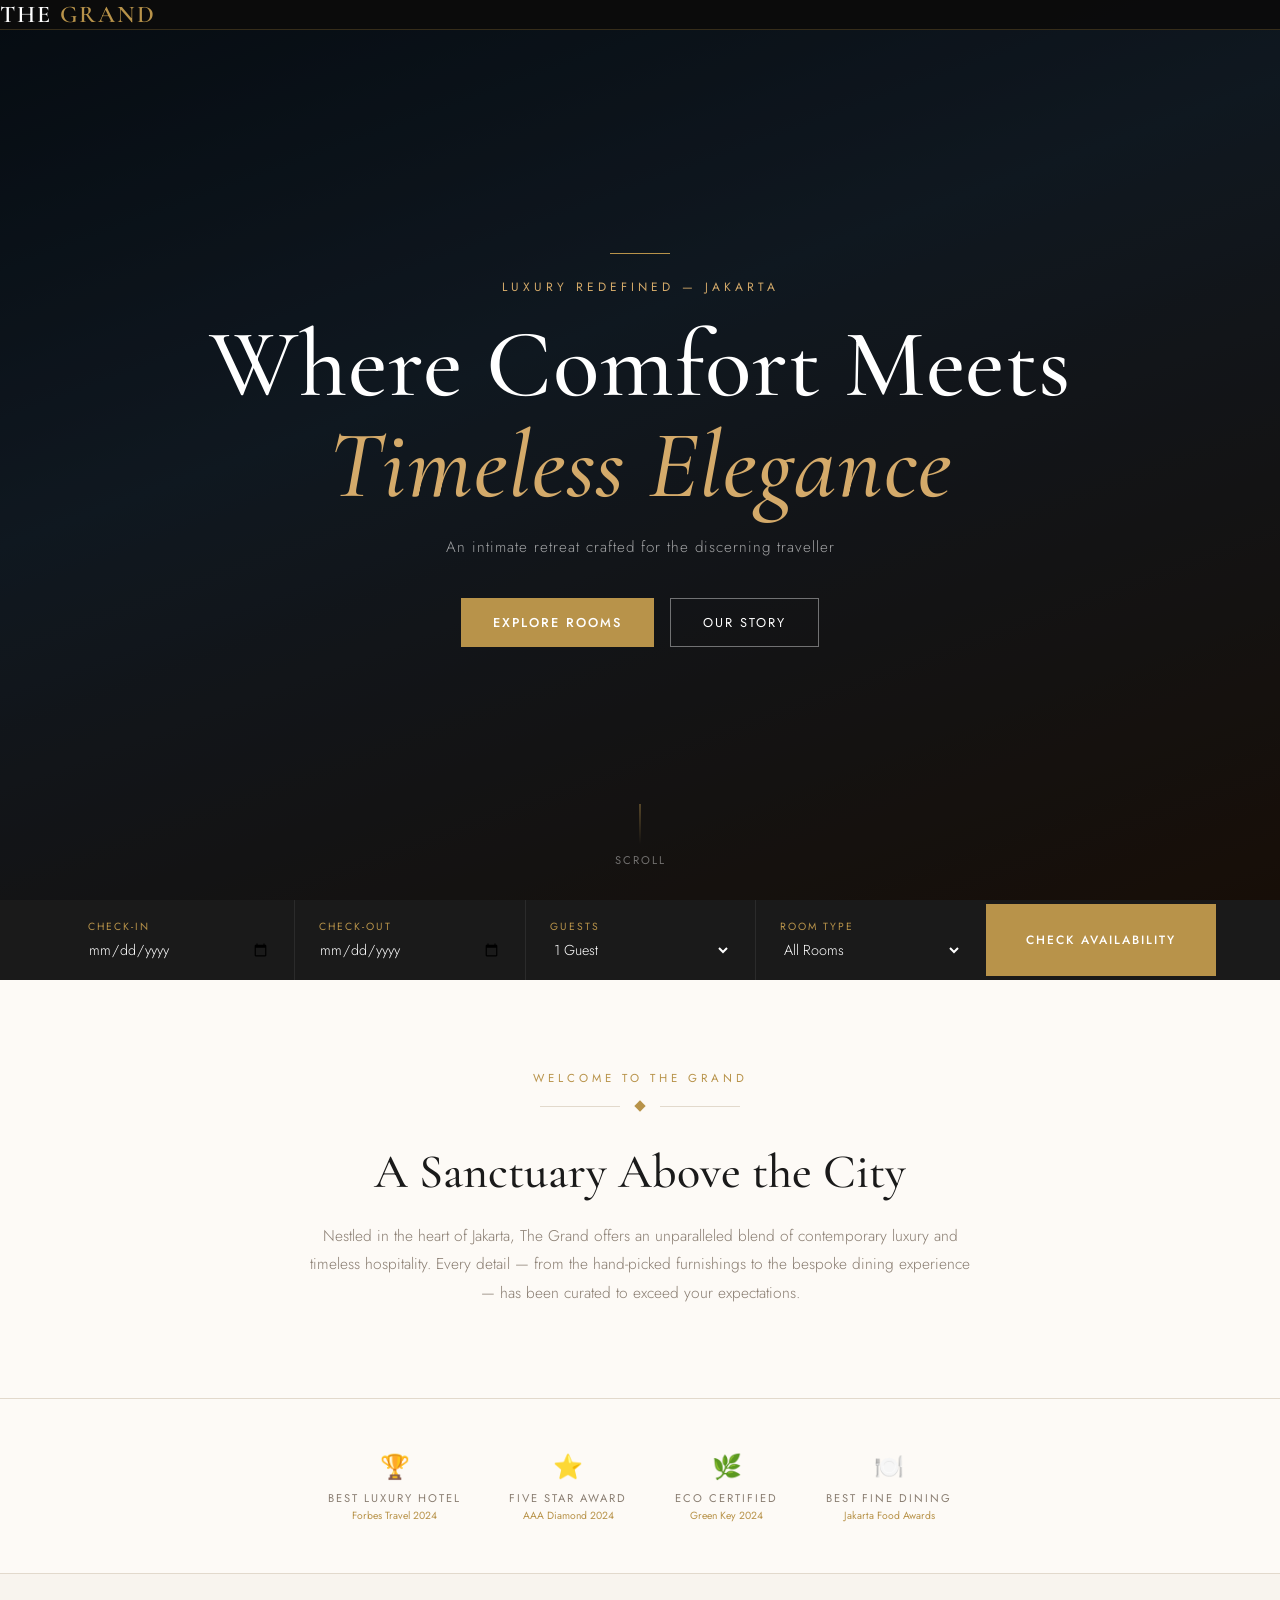
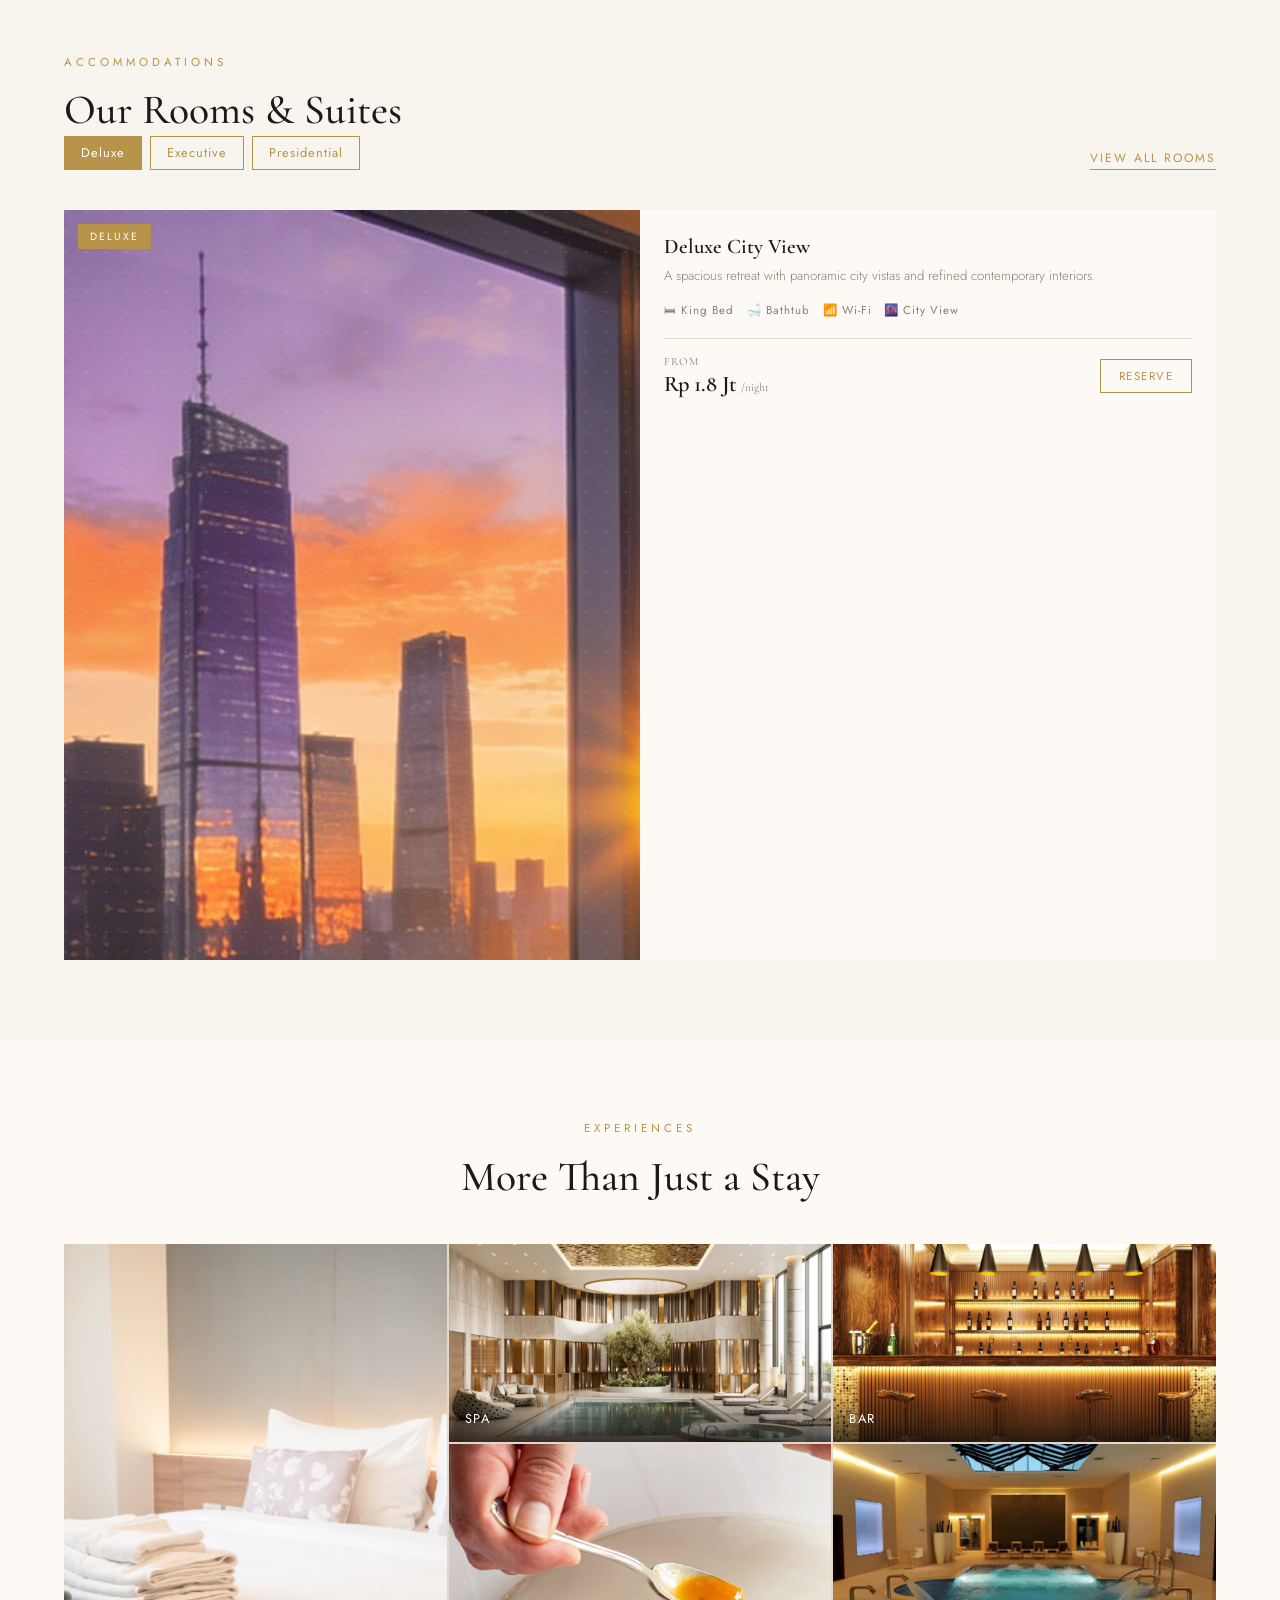
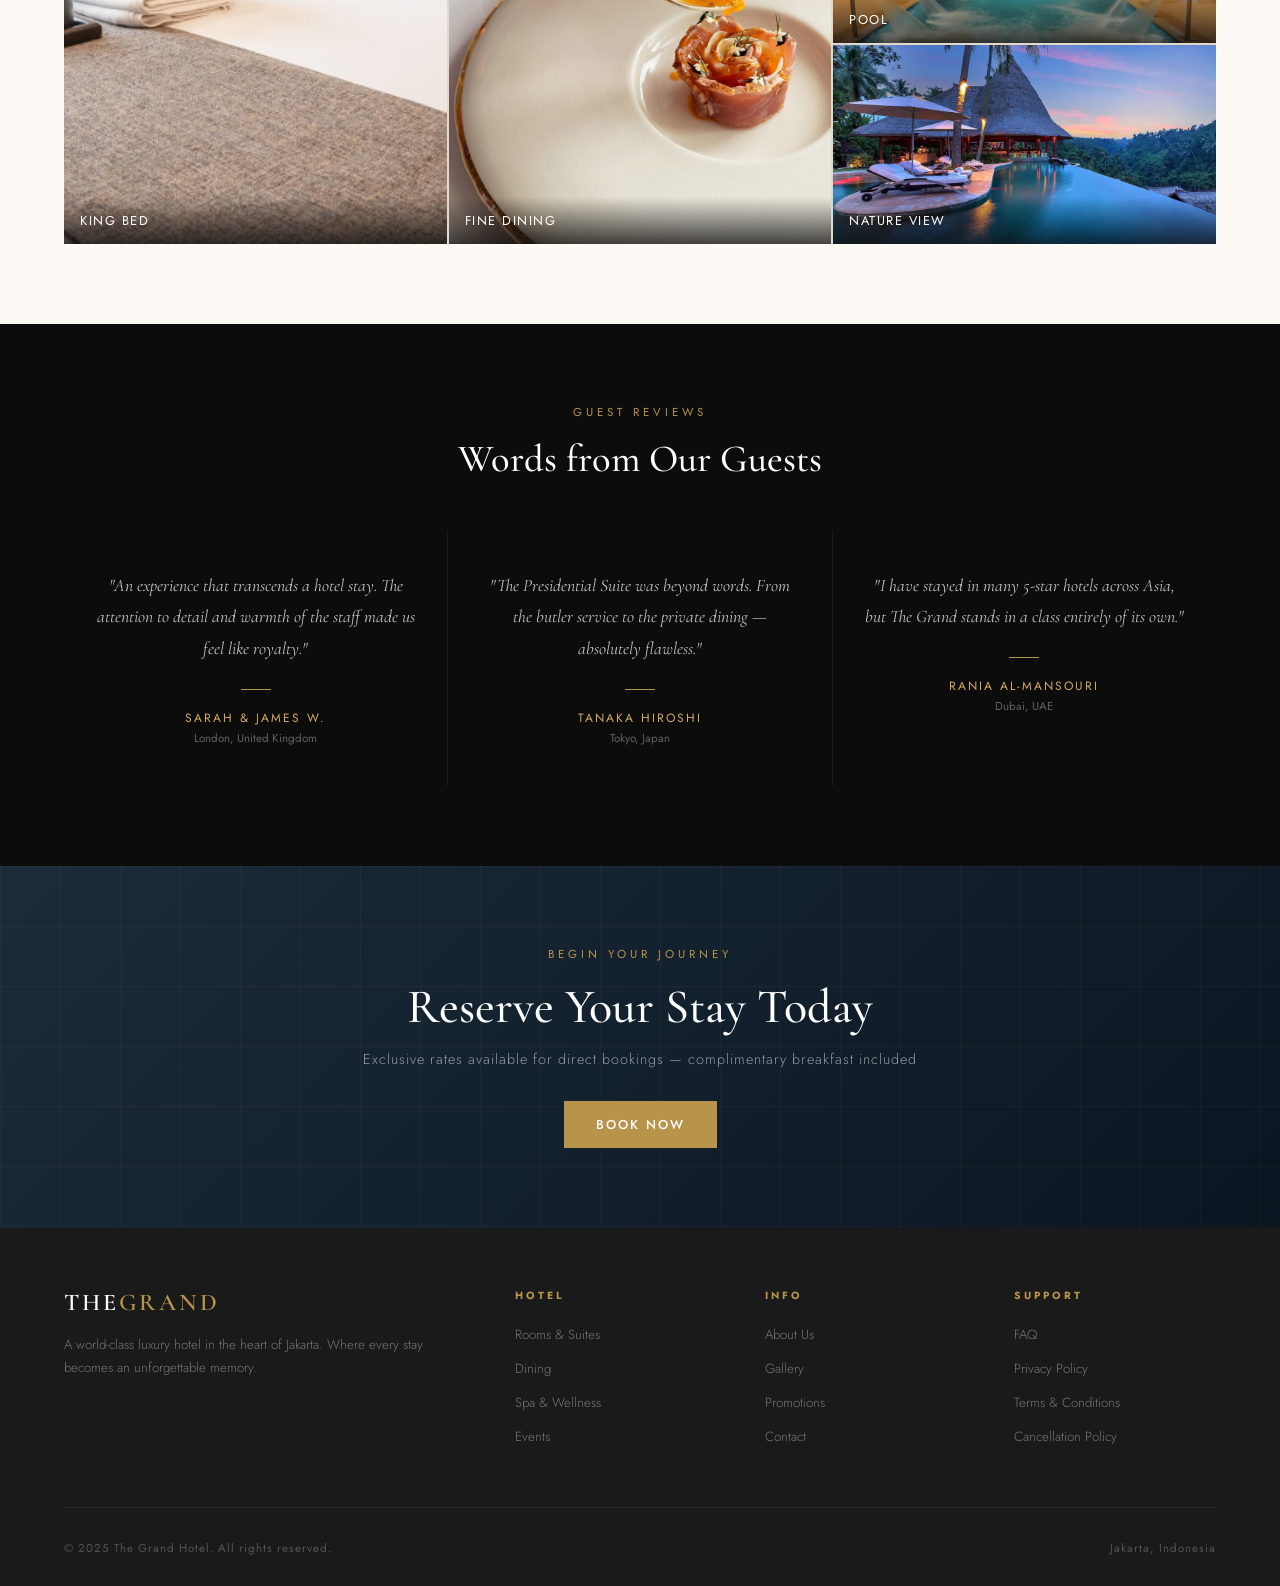
==== index.html @ 0f1eca5a "L18 Done" ====
<!doctype html>
<html lang="id">
  <head>
    <meta charset="UTF-8" />
    <meta name="viewport" content="width=device-width,initial-scale=1.0" />
    <link
      href="https://fonts.googleapis.com/css2?family=Cormorant+Garamond:ital,wght@0,400;0,500;0,600;1,400;1,600&family=Jost:wght@300;400;500&display=swap"
      rel="stylesheet"
    />
    <link rel="stylesheet" href="style.css" />
    <link rel="icon" href="assets/Logo.png" type="image/svg" />
  </head>

  <body>
    <nav class="mainNav">
      <div class="nav-inner">
        <a href="index.html" target="_self" class="logo"
          >The <span>Grand</span></a
        >
      </div>
    </nav>

    <!-- ===== HOME ===== -->
    <div class="page active" id="page-home">
      <section class="hero">
        <div class="hero-bg">
          <video
            class="hero-video"
            src="assets/Hero-section-video.mp4"
            autoplay
            muted
            loop
          ></video>
        </div>
        <div class="hero-overlay"></div>
        <div class="hero-content">
          <div class="hero-line"></div>
          <div class="hero-eyebrow" id="h-eyebrow">
            Luxury Redefined — Jakarta
          </div>
          <h1 id="h-title">Where Comfort Meets <em>Timeless Elegance</em></h1>
          <p class="hero-sub" id="h-sub">
            An intimate retreat crafted for the discerning traveller
          </p>
          <div class="hero-actions">
            <button
              class="btn-gold"
              onclick="location.href = 'rooms.html'"
              id="h-btn1"
            >
              Explore Rooms
            </button>
            <button
              class="btn-ghost"
              onclick="location.href = 'about.html'"
              id="h-btn2"
            >
              Our Story
            </button>
          </div>
        </div>
        <div class="scroll-hint">
          <div class="scroll-line"></div>
          <span id="h-scroll">Scroll</span>
        </div>
      </section>

      <div class="booking-bar">
        <div class="booking-inner">
          <div class="book-field">
            <div class="book-label" id="b-check-in">Check-in</div>
            <input
              class="book-input"
              type="date"
              placeholder="dd / mm / yyyy"
            />
          </div>
          <div class="book-field">
            <div class="book-label" id="b-check-out">Check-out</div>
            <input
              class="book-input"
              type="date"
              placeholder="dd / mm / yyyy"
            />
          </div>
          <div class="book-field">
            <div class="book-label" id="b-guests">Guests</div>
            <select class="book-input">
              <option>1 Guest</option>
              <option>2 Guests</option>
              <option>3 Guests</option>
              <option>4 Guests</option>
            </select>
          </div>
          <div class="book-field">
            <div class="book-label" id="b-room">Room Type</div>
            <select class="book-input">
              <option id="b-all">All Rooms</option>
              <option>Deluxe</option>
              <option>Suite</option>
              <option>Presidential</option>
            </select>
          </div>
          <button class="book-btn" id="b-btn">Check Availability</button>
        </div>
      </div>

      <div class="intro">
        <div class="section-eyebrow" id="intro-tag">Welcome to The Grand</div>
        <div class="divider">
          <div class="divider-line"></div>
          <div class="divider-icon"></div>
          <div class="divider-line"></div>
        </div>
        <h2 id="intro-title">A Sanctuary Above the City</h2>
        <p id="intro-text">
          Nestled in the heart of Jakarta, The Grand offers an unparalleled
          blend of contemporary luxury and timeless hospitality. Every detail —
          from the hand-picked furnishings to the bespoke dining experience —
          has been curated to exceed your expectations.
        </p>
      </div>

      <div class="awards">
        <div class="award-item">
          <div class="award-icon">🏆</div>
          <div class="award-name">Best Luxury Hotel</div>
          <div class="award-year">Forbes Travel 2024</div>
        </div>
        <div class="award-item">
          <div class="award-icon">⭐</div>
          <div class="award-name">Five Star Award</div>
          <div class="award-year">AAA Diamond 2024</div>
        </div>
        <div class="award-item">
          <div class="award-icon">🌿</div>
          <div class="award-name">Eco Certified</div>
          <div class="award-year">Green Key 2024</div>
        </div>
        <div class="award-item">
          <div class="award-icon">🍽️</div>
          <div class="award-name">Best Fine Dining</div>
          <div class="award-year">Jakarta Food Awards</div>
        </div>
      </div>

      <section class="rooms-section">
        <div class="section-header">
          <div>
            <div class="section-eyebrow" id="r-tag">Accommodations</div>
            <h2 id="r-title">Our Rooms & Suites</h2>
            <div class="room-filter-btns">
              <button class="filter-btn active" data-room="deluxe">
                Deluxe
              </button>
              <button class="filter-btn" data-room="executive">
                Executive
              </button>
              <button class="filter-btn" data-room="presidential">
                Presidential
              </button>
            </div>
          </div>

          <a class="see-all" href="rooms.html" id="r-see-all">
            View All Rooms
          </a>
        </div>

        <div class="room-card room-card--featured">
          <div class="room-img">
            <div class="room-img-inner" id="room-bg">
              <img
                src="assets/Deluxe.jpeg"
                id="room-photo"
                height="100%"
                alt=""
              />
              <div class="room-pattern"></div>
              <div class="room-badge" id="room-badge">Deluxe</div>
            </div>
          </div>

          <div class="room-body">
            <h3 id="room-name">Deluxe City View</h3>
            <p id="room-desc">
              A spacious retreat with panoramic city vistas and refined
              contemporary interiors.
            </p>
            <div class="room-amenities" id="room-amenities">
              <span class="amenity">🛏 King Bed</span>
              <span class="amenity">🛁 Bathtub</span>
              <span class="amenity">📶 Wi-Fi</span>
              <span class="amenity">🌆 City View</span>
            </div>
            <div class="room-footer">
              <div class="room-price">
                <span class="from">From</span>
                <span class="amount" id="room-price">Rp 1.8 Jt</span>
                <span class="night"> /night</span>
              </div>
              <button
                class="room-reserve"
                onclick="location.href = 'contact.html'"
              >
                Reserve
              </button>
            </div>
          </div>
        </div>
      </section>

      <!-- =============== Experience Section ================== -->
      <section class="experience">
        <div class="exp-header">
          <div class="section-eyebrow">Experiences</div>
          <h2>More Than Just a Stay</h2>
        </div>

        <div class="experience-strip">
          <div class="experience-item" id="king-bed">
            <img src="assets/exp-1.jpg" alt="King Bed" />
            <span class="experience-label">King Bed</span>
          </div>
          <div class="experience-item" id="spa">
            <img src="assets/exp-2.jpg" alt="Spa" />
            <span class="experience-label">Spa</span>
          </div>
          <div class="experience-item" id="bar">
            <img src="assets/exp-3.jpg" alt="Bar" />
            <span class="experience-label">Bar</span>
          </div>
          <div class="experience-item" id="fine-dining">
            <img src="assets/exp-4.png" alt="Fine Dining" />
            <span class="experience-label">Fine Dining</span>
          </div>
          <div class="experience-item" id="pool">
            <img src="assets/exp-5.png" alt="Pool" />
            <span class="experience-label">Pool</span>
          </div>
          <div class="experience-item" id="nature-view">
            <img src="assets/exp-6.png" alt="Nature View" />
            <span class="experience-label">Nature View</span>
          </div>
        </div>
      </section>

      <section class="testi-section">
        <div class="section-eyebrow">Guest Reviews</div>
        <h2 id="testi-title">Words from Our Guests</h2>
        <div class="testi-slider">
          <div class="testi-card">
            <p class="testi-quote">
              "An experience that transcends a hotel stay. The attention to
              detail and warmth of the staff made us feel like royalty."
            </p>
            <div class="testi-sep"></div>
            <div class="testi-name">Sarah & James W.</div>
            <div class="testi-origin">London, United Kingdom</div>
          </div>
          <div class="testi-card">
            <p class="testi-quote">
              "The Presidential Suite was beyond words. From the butler service
              to the private dining — absolutely flawless."
            </p>
            <div class="testi-sep"></div>
            <div class="testi-name">Tanaka Hiroshi</div>
            <div class="testi-origin">Tokyo, Japan</div>
          </div>
          <div class="testi-card">
            <p class="testi-quote">
              "I have stayed in many 5-star hotels across Asia, but The Grand
              stands in a class entirely of its own."
            </p>
            <div class="testi-sep"></div>
            <div class="testi-name">Rania Al-Mansouri</div>
            <div class="testi-origin">Dubai, UAE</div>
          </div>
        </div>
      </section>

      <div class="cta-dark">
        <div class="hero-grid-pattern"></div>
        <div class="cta-dark-content">
          <div class="section-eyebrow" style="color: var(--gold)">
            Begin Your Journey
          </div>
          <h2 id="cta-title">Reserve Your Stay Today</h2>
          <p id="cta-sub">
            Exclusive rates available for direct bookings — complimentary
            breakfast included
          </p>
          <button class="btn-gold" onclick="location.href = 'contact.html'">
            Book Now
          </button>
        </div>
      </div>

      <footer>
        <div class="footer-top">
          <div>
            <span class="footer-logo">The<span>Grand</span></span>
            <p class="footer-brand-text">
              A world-class luxury hotel in the heart of Jakarta. Where every
              stay becomes an unforgettable memory.
            </p>
          </div>
          <div class="footer-col">
            <h4>Hotel</h4>
            <ul>
              <li>
                <a href="#">Rooms & Suites</a>
              </li>
              <li><a href="#">Dining</a></li>
              <li><a href="#">Spa & Wellness</a></li>
              <li><a href="#">Events</a></li>
            </ul>
          </div>
          <div class="footer-col">
            <h4>Info</h4>
            <ul>
              <li>
                <a href="/about.html" target="_self">About Us</a>
              </li>
              <li><a href="#">Gallery</a></li>
              <li><a href="#">Promotions</a></li>
              <li>
                <a href="/contact.html" target="_self">Contact</a>
              </li>
            </ul>
          </div>
          <div class="footer-col">
            <h4>Support</h4>
            <ul>
              <li><a href="#">FAQ</a></li>
              <li><a href="#">Privacy Policy</a></li>
              <li><a href="#">Terms & Conditions</a></li>
              <li><a href="#">Cancellation Policy</a></li>
            </ul>
          </div>
        </div>
        <div class="footer-bottom">
          <span>© 2025 The Grand Hotel. All rights reserved.</span
          ><span>Jakarta, Indonesia</span>
        </div>
      </footer>
    </div>

    <script src="script.js"></script>
  </body>
</html>
---- style.css ----
* {
  margin: 0;
  padding: 0;
  box-sizing: border-box;
}

:root {
  --gold: #b8934a;
  --gold-light: #f5edd8;
  --gold-mid: #d4aa6a;
  --dark: #0c0c0c;
  --ink: #1a1a1a;
  --text: #3a3530;
  --muted: #8a7e72;
  --white: #fdfaf6;
  --bg: #f8f4ee;
  --border: #e2d9cc;
  --navy: #1c2b3a;
}

body {
  font-family: "Jost", sans-serif;
  color: var(--text);
  background: var(--white);
  overflow-x: hidden;
}

/* NAV */

/* PAGES */
.page {
  display: block;
}

/* ===== HOME ===== */
.hero {
  position: relative;
  height: 100vh;
  min-height: 600px;
  overflow: hidden;
  display: flex;
  align-items: center;
  justify-content: center;
}

.hero-bg {
  position: absolute;
  inset: 0;
  background: linear-gradient(160deg, #0a1520 0%, #1c2b3a 40%, #2a1a0e 100%);
}

.hero-video {
  opacity: 0.2;
  min-width: 100%;
}


.hero-overlay {
  position: absolute;
  inset: 0;
  background: rgba(0, 0, 0, 0.45);
}

.hero-grid-pattern {
  position: absolute;
  inset: 0;
  background-image:
    linear-gradient(rgba(184, 147, 74, 0.06) 1px, transparent 1px),
    linear-gradient(90deg, rgba(184, 147, 74, 0.06) 1px, transparent 1px);
  background-size: 60px 60px;
}

.hero-content {
  position: relative;
  z-index: 2;
  text-align: center;
  padding: 0 5%;
}

.hero-line {
  width: 60px;
  height: 1px;
  background: var(--gold);
  margin: 0 auto 1.5rem;
}

.hero-eyebrow {
  font-size: 0.75rem;
  letter-spacing: 4px;
  text-transform: uppercase;
  color: var(--gold-mid);
  margin-bottom: 1.2rem;
  font-weight: 400;
}

.hero h1 {
  font-family: "Cormorant Garamond", serif;
  font-size: clamp(3rem, 8vw, 6rem);
  font-weight: 500;
  color: #fff;
  line-height: 1.05;
  margin-bottom: 1.2rem;
  letter-spacing: 1px;
}

.hero h1 em {
  font-style: italic;
  color: var(--gold-mid);
}

.hero-sub {
  font-size: 0.95rem;
  color: rgba(255, 255, 255, 0.6);
  letter-spacing: 1px;
  margin-bottom: 2.5rem;
  font-weight: 300;
}

.hero-actions {
  display: flex;
  gap: 1rem;
  justify-content: center;
  flex-wrap: wrap;
}

.btn-gold {
  background: var(--gold);
  color: #fff;
  padding: 14px 32px;
  font-size: 0.8rem;
  font-weight: 500;
  letter-spacing: 2px;
  text-transform: uppercase;
  border: none;
  cursor: pointer;
  font-family: "Jost", sans-serif;
  transition: all 0.25s;
}

.btn-gold:hover {
  background: var(--gold-mid);
}

.btn-ghost {
  background: transparent;
  color: #fff;
  padding: 14px 32px;
  font-size: 0.8rem;
  font-weight: 400;
  letter-spacing: 2px;
  text-transform: uppercase;
  border: 1px solid rgba(255, 255, 255, 0.4);
  cursor: pointer;
  font-family: "Jost", sans-serif;
  transition: all 0.25s;
}

.btn-ghost:hover {
  border-color: #fff;
}

.scroll-hint {
  position: absolute;
  bottom: 2rem;
  left: 50%;
  transform: translateX(-50%);
  display: flex;
  flex-direction: column;
  align-items: center;
  gap: 8px;
  color: rgba(255, 255, 255, 0.4);
  font-size: 0.7rem;
  letter-spacing: 2px;
  text-transform: uppercase;
}

.scroll-line {
  width: 1px;
  height: 40px;
  background: linear-gradient(to bottom, rgba(184, 147, 74, 0.8), transparent);
}

/* BOOKING BAR */
.booking-bar {
  background: var(--ink);
  padding: 0 5%;
}

.booking-inner {
  display: flex;
  align-items: center;
  gap: 0;
}

.book-field {
  flex: 1;
  padding: 1.2rem 1.5rem;
  border-right: 1px solid rgba(255, 255, 255, 0.08);
}

.book-field:last-of-type {
  border-right: none;
}

.book-label {
  font-size: 0.65rem;
  letter-spacing: 2px;
  text-transform: uppercase;
  color: var(--gold);
  margin-bottom: 4px;
}

.book-input {
  background: none;
  border: none;
  color: #fff;
  font-family: "Jost", sans-serif;
  font-size: 0.9rem;
  font-weight: 300;
  width: 100%;
  outline: none;
  cursor: pointer;
}

.book-input::placeholder {
  color: rgba(255, 255, 255, 0.4);
}

.book-btn {
  background: var(--gold);
  color: #fff;
  border: none;
  padding: 0 2.5rem;
  font-size: 0.75rem;
  font-weight: 500;
  letter-spacing: 2px;
  text-transform: uppercase;
  cursor: pointer;
  font-family: "Jost", sans-serif;
  height: 100%;
  transition: background 0.2s;
  white-space: nowrap;
  min-height: 72px;
}

.book-btn:hover {
  background: var(--gold-mid);
}

/* DIVIDER */
.divider {
  display: flex;
  align-items: center;
  gap: 1rem;
  margin: 0 auto 2rem;
  max-width: 200px;
}

.divider-line {
  flex: 1;
  height: 1px;
  background: var(--border);
}

.divider-icon {
  width: 8px;
  height: 8px;
  background: var(--gold);
  transform: rotate(45deg);
}

/* INTRO */
.intro {
  padding: 90px 5%;
  text-align: center;
  max-width: 800px;
  margin: 0 auto;
}

.section-eyebrow {
  font-size: 0.72rem;
  letter-spacing: 4px;
  text-transform: uppercase;
  color: var(--gold);
  margin-bottom: 1rem;
}

.intro h2 {
  font-family: "Cormorant Garamond", serif;
  font-size: clamp(2rem, 4vw, 3rem);
  font-weight: 500;
  color: var(--ink);
  line-height: 1.25;
  margin-bottom: 1.2rem;
}

.intro p {
  color: var(--muted);
  font-size: 0.97rem;
  line-height: 1.85;
  font-weight: 300;
}

/* filter btn css */
.room-filter-btns {
  display: flex;
  gap: 0.5rem;
}

.filter-btn {
  padding: 0.4rem 1rem;
  border: 1px solid var(--gold);
  background: transparent;
  color: var(--gold);
  font-family: inherit;
  font-size: 0.8rem;
  letter-spacing: 1px;
  cursor: pointer;
  transition: background 0.3s, color 0.3s;
}

.filter-btn:hover,
.filter-btn.active {
  background: var(--gold);
  color: white;
}

/* filter btn css end */

/* ROOMS */
.rooms-section {
  background: var(--bg);
  padding: 80px 5%;
}

.section-header {
  display: flex;
  align-items: flex-end;
  justify-content: space-between;
  margin-bottom: 2.5rem;
  flex-wrap: wrap;
  gap: 1rem;
}

.section-header h2 {
  font-family: "Cormorant Garamond", serif;
  font-size: clamp(1.8rem, 3.5vw, 2.6rem);
  font-weight: 500;
  color: var(--ink);
  line-height: 1.2;
}

.see-all {
  font-size: 0.75rem;
  letter-spacing: 2px;
  text-transform: uppercase;
  color: var(--gold);
  cursor: pointer;
  text-decoration: none;
  border-bottom: 1px solid var(--gold);
  padding-bottom: 2px;
  background: none;
  border-top: none;
  border-left: none;
  border-right: none;
  font-family: "Jost", sans-serif;
}

.room-card {
  background: var(--white);
  overflow: hidden;
  cursor: pointer;
  transition: all 0.3s;
  display: grid;
  grid-template-columns: 1fr 1fr;
  max-width: 1500px;
  max-height: 750px;
  margin: 0 auto
}

.room-img {
  height: 100%;
  overflow: hidden;
}

.room-img-inner {
  /* height: 100%; */
  min-width: 100%;
  background: linear-gradient(135deg, var(--navy) 0%, #2a3a4a 100%);
  display: flex;
  align-items: center;
  justify-content: center;
  position: relative;
  min-height: 200px;
}

.room-img-inner .room-pattern {
  position: absolute;
  inset: 0;
  opacity: 0.12;
  background-image: radial-gradient(circle at 2px 2px,
      white 1px,
      transparent 0);
  background-size: 20px 20px;
}

.room-badge {
  position: absolute;
  top: 14px;
  left: 14px;
  background: var(--gold);
  color: #fff;
  font-size: 0.65rem;
  letter-spacing: 2px;
  text-transform: uppercase;
  padding: 5px 12px;
}

.room-body {
  padding: 1.5rem;
}

.room-body h3 {
  font-family: "Cormorant Garamond", serif;
  font-size: 1.3rem;
  font-weight: 600;
  color: var(--ink);
  margin-bottom: 0.4rem;
}

.room-body p {
  font-size: 0.83rem;
  color: var(--muted);
  line-height: 1.6;
  margin-bottom: 1rem;
  font-weight: 300;
}

.room-amenities {
  display: flex;
  gap: 0.8rem;
  flex-wrap: wrap;
  margin-bottom: 1.2rem;
}

.amenity {
  font-size: 0.72rem;
  letter-spacing: 1px;
  color: var(--muted);
  display: flex;
  align-items: center;
  gap: 4px;
}

.room-footer {
  display: flex;
  align-items: center;
  justify-content: space-between;
  padding-top: 1rem;
  border-top: 1px solid var(--border);
}

.room-price {
  font-family: "Cormorant Garamond", serif;
}

.room-price .from {
  font-size: 0.7rem;
  letter-spacing: 1px;
  text-transform: uppercase;
  color: var(--muted);
  display: block;
  margin-bottom: 2px;
}

.room-price .amount {
  font-size: 1.4rem;
  font-weight: 600;
  color: var(--ink);
}

.room-price .night {
  font-size: 0.72rem;
  color: var(--muted);
}

.room-reserve {
  background: none;
  border: 1px solid var(--gold);
  color: var(--gold);
  padding: 8px 18px;
  font-size: 0.72rem;
  letter-spacing: 1.5px;
  text-transform: uppercase;
  cursor: pointer;
  font-family: "Jost", sans-serif;
  transition: all 0.2s;
}

.room-reserve:hover {
  background: var(--gold);
  color: #fff;
}

/* EXPERIENCE */
.experience {
  padding: 80px 5%;
}

.exp-header {
  text-align: center;
  margin-bottom: 2.5rem;
}

.exp-header h2 {
  font-family: "Cormorant Garamond", serif;
  font-size: clamp(1.8rem, 3.5vw, 2.6rem);
  font-weight: 500;
  color: var(--ink);
  line-height: 1.25;
}

/* EXPERIENCE SECTION (GRID PRACTICE) */
.experience-strip {
  background: var(--border);
  height: 600px;
  display: grid;
  grid-template-columns: 1fr 1fr 1fr;
  gap: 2px;
}

#king-bed {
  grid-row: 1/4;
}

#fine-dining {
  grid-row: 2/4;
}

.experience-item {
  position: relative;
  overflow: hidden;
  cursor: pointer;
}

.experience-item img {
  width: 100%;
  height: 100%;
  object-fit: cover;
  display: block;
  /* transition: transform 0.5s ease; */
}

.experience-item:hover img {
  /* transform: scale(1.05); */
}

.experience-label {
  position: absolute;
  left: 0;
  right: 0;
  bottom: 0;
  padding: 14px 16px;
  background: linear-gradient(to top, rgba(12, 12, 12, 0.75), transparent);
  color: #fff;
  font-size: 0.8rem;
  letter-spacing: 1.5px;
  text-transform: uppercase;
}

/* TESTIMONIAL */
.testi-section {
  background: var(--dark);
  padding: 80px 5%;
  text-align: center;
}

.testi-section .section-eyebrow {
  color: var(--gold);
}

.testi-section h2 {
  font-family: "Cormorant Garamond", serif;
  font-size: clamp(1.8rem, 3vw, 2.6rem);
  font-weight: 500;
  color: #fff;
  margin-bottom: 3rem;
}

.testi-slider {
  display: grid;
  grid-template-columns: repeat(3, 1fr);
  gap: 1px;
  background: rgba(255, 255, 255, 0.06);
}

.testi-card {
  padding: 2.5rem 2rem;
  background: var(--dark);
}

.testi-quote {
  font-family: "Cormorant Garamond", serif;
  font-size: 1.1rem;
  font-style: italic;
  color: rgba(255, 255, 255, 0.75);
  line-height: 1.8;
  margin-bottom: 1.5rem;
}

.testi-sep {
  width: 30px;
  height: 1px;
  background: var(--gold);
  margin: 0 auto 1.2rem;
}

.testi-name {
  font-size: 0.75rem;
  letter-spacing: 2px;
  text-transform: uppercase;
  color: var(--gold-mid);
}

.testi-origin {
  font-size: 0.72rem;
  color: rgba(255, 255, 255, 0.35);
  margin-top: 3px;
}

/* AWARDS */
.awards {
  padding: 50px 5%;
  display: flex;
  align-items: center;
  justify-content: center;
  gap: 3rem;
  flex-wrap: wrap;
  border-top: 1px solid var(--border);
  border-bottom: 1px solid var(--border);
}

.award-item {
  text-align: center;
}

.award-icon {
  font-size: 1.5rem;
  margin-bottom: 0.4rem;
}

.award-name {
  font-size: 0.7rem;
  letter-spacing: 2px;
  text-transform: uppercase;
  color: var(--muted);
}

.award-year {
  font-size: 0.65rem;
  color: var(--gold);
  margin-top: 2px;
}

/* CTA DARK */
.cta-dark {
  background: linear-gradient(135deg, var(--navy) 0%, #0a1520 100%);
  padding: 80px 5%;
  text-align: center;
  position: relative;
  overflow: hidden;
}

.cta-dark .hero-grid-pattern {
  position: absolute;
  inset: 0;
}

.cta-dark-content {
  position: relative;
  z-index: 1;
}

.cta-dark h2 {
  font-family: "Cormorant Garamond", serif;
  font-size: clamp(2rem, 4vw, 3rem);
  font-weight: 500;
  color: #fff;
  margin-bottom: 0.8rem;
}

.cta-dark p {
  color: rgba(255, 255, 255, 0.55);
  font-size: 0.9rem;
  letter-spacing: 1px;
  margin-bottom: 2rem;
  font-weight: 300;
}

/* ===== ROOMS PAGE ===== */
.page-hero {
  height: 320px;
  background: linear-gradient(160deg, var(--navy) 0%, #0a1520 100%);
  display: flex;
  align-items: flex-end;
  justify-content: flex-start;
  padding: 0 5% 3rem;
  position: relative;
  overflow: hidden;
}

.page-hero .hero-grid-pattern {
  position: absolute;
  inset: 0;
}

.page-hero-content {
  position: relative;
  z-index: 1;
}

.page-hero .section-eyebrow {
  margin-bottom: 0.5rem;
}

.page-hero h1 {
  font-family: "Cormorant Garamond", serif;
  font-size: clamp(2rem, 4vw, 3rem);
  font-weight: 500;
  color: #fff;
}

.rooms-list {
  padding: 60px 5%;
  display: flex;
  flex-direction: column;
  gap: 1px;
  background: var(--border);
}

.room-list-card {
  background: var(--white);
  display: grid;
  grid-template-columns: 380px 1fr;
  overflow: hidden;
  transition: box-shadow 0.3s;
}

.room-list-card:hover {
  box-shadow: 0 8px 40px rgba(0, 0, 0, 0.1);
}

.room-list-img {
  height: 280px;
  overflow: hidden;
}

.room-list-img-inner {
  height: 100%;
  transition: transform 0.5s ease;
}

.room-list-card:hover .room-list-img-inner {
  transform: scale(1.04);
}

.room-list-body {
  padding: 2.5rem;
  display: flex;
  flex-direction: column;
  justify-content: space-between;
}

.room-list-body h3 {
  font-family: "Cormorant Garamond", serif;
  font-size: 1.8rem;
  font-weight: 500;
  color: var(--ink);
  margin-bottom: 0.6rem;
}

.room-list-body p {
  color: var(--muted);
  font-size: 0.88rem;
  line-height: 1.75;
  font-weight: 300;
  margin-bottom: 1.5rem;
}

.room-specs {
  display: flex;
  gap: 2rem;
  margin-bottom: 1.5rem;
}

.spec-item {
  text-align: center;
}

.spec-val {
  font-family: "Cormorant Garamond", serif;
  font-size: 1.4rem;
  font-weight: 600;
  color: var(--ink);
}

.spec-label {
  font-size: 0.65rem;
  letter-spacing: 2px;
  text-transform: uppercase;
  color: var(--muted);
}

.room-list-footer {
  display: flex;
  align-items: center;
  justify-content: space-between;
  padding-top: 1.5rem;
  border-top: 1px solid var(--border);
}

/* ===== ABOUT PAGE ===== */

.about-iframe {
  position: absolute;
  /* top: 0;
  left: 0; */
  width: 100%;
  height: 100%;
  border: none;
  display: block;

}

.about-split {
  display: grid;
  grid-template-columns: 1fr 1fr;
  min-height: 90vh;
}

.about-img-panel {
  background: linear-gradient(160deg, var(--navy) 0%, #1a2a3a 100%);
  position: relative;
  top: 20;
  overflow: hidden;
  display: flex;
  align-items: center;
  justify-content: center;
  background: blue;
}

.about-img-panel .hero-grid-pattern {
  position: absolute;
  inset: 0;
}

.about-text-panel {
  padding: 80px 5%;
  display: flex;
  flex-direction: column;
  justify-content: center;
  background: var(--navy);
}

.about-text-panel h2 {
  font-family: "Cormorant Garamond", serif;
  font-size: clamp(2rem, 3vw, 2.8rem);
  font-weight: 500;
  color: var(--white);
  line-height: 1.25;
  margin-bottom: 1.5rem;
}

.about-text-panel p {
  color: var(--gold-mid);
  font-size: 0.92rem;
  line-height: 1.85;
  font-weight: 300;
  margin-bottom: 1rem;
}

.about-pillars {
  display: grid;
  grid-template-columns: 1fr 1fr;
  gap: 1.5rem;
  margin-top: 2.5rem;
}

.pillar {
  border-left: 2px solid var(--gold);
  padding: 10px;
  padding-left: 1rem;
  background-color: var(--ink);
}

.pillar h4 {
  font-size: 0.85rem;
  font-weight: 500;
  color: var(--gold);
  margin-bottom: 4px;
  letter-spacing: 0.5px;
}

.pillar p {
  font-size: 0.8rem;
  color: var(--white);
  line-height: 1.6;
}

.team-strip {
  padding: 70px 5%;
  background: var(--bg);
}

.team-strip h2 {
  font-family: "Cormorant Garamond", serif;
  font-size: 2rem;
  font-weight: 500;
  color: var(--ink);
  margin-bottom: 2.5rem;
}

.team-grid {
  display: grid;
  grid-template-columns: repeat(auto-fit, minmax(180px, 1fr));
  gap: 2px;
  background: var(--border);
}

.team-card {
  background: var(--white);
  padding: 2rem 1.5rem;
  text-align: center;
}

.team-avatar {
  width: 72px;
  height: 72px;
  border-radius: 50%;
  background: linear-gradient(135deg, var(--navy) 0%, #2a3a4a 100%);
  margin: 0 auto 1rem;
  display: flex;
  align-items: center;
  justify-content: center;
  font-family: "Cormorant Garamond", serif;
  font-size: 1.6rem;
  font-weight: 600;
  color: rgba(255, 255, 255, 0.8);
}

.team-card h4 {
  font-size: 0.88rem;
  font-weight: 500;
  color: var(--ink);
  letter-spacing: 0.5px;
}

.team-card p {
  font-size: 0.75rem;
  color: var(--gold);
  letter-spacing: 1px;
  margin-top: 3px;
  text-transform: uppercase;
}

/* ===== CONTACT PAGE ===== */
.contact-grid {
  display: grid;
  grid-template-columns: 1fr 1.5fr;
}

.contact-left {
  background: var(--dark);
  padding: 70px 5%;
  display: flex;
  flex-direction: column;
  justify-content: center;
  padding-top: 72px;
  min-height: calc(100vh - 72px);
}

.contact-left .section-eyebrow {
  color: var(--gold);
  text-align: left;
}

.contact-left h2 {
  font-family: "Cormorant Garamond", serif;
  font-size: 2.2rem;
  font-weight: 500;
  color: #fff;
  margin-bottom: 1rem;
}

.contact-left p {
  color: rgba(255, 255, 255, 0.5);
  font-size: 0.88rem;
  line-height: 1.8;
  margin-bottom: 2.5rem;
  font-weight: 300;
}

.contact-details {
  display: flex;
  flex-direction: column;
  gap: 1.5rem;
}

.contact-detail {
  display: flex;
  gap: 1rem;
  align-items: flex-start;
}

.detail-icon {
  font-size: 0.9rem;
  padding-top: 2px;
  color: var(--gold);
}

.detail-label {
  font-size: 0.65rem;
  letter-spacing: 2px;
  text-transform: uppercase;
  color: var(--gold);
  margin-bottom: 3px;
}

.detail-val {
  font-size: 0.88rem;
  color: rgba(255, 255, 255, 0.7);
  font-weight: 300;
}

.contact-right {
  background: var(--bg);
  padding: 70px 5%;
  display: flex;
  flex-direction: column;
  justify-content: center;
}

.contact-right h3 {
  font-family: "Cormorant Garamond", serif;
  font-size: 1.8rem;
  font-weight: 500;
  color: var(--ink);
  margin-bottom: 2rem;
}

.form-row {
  display: grid;
  grid-template-columns: 1fr 1fr;
  gap: 1rem;
  margin-bottom: 1rem;
}

.form-group {
  margin-bottom: 1rem;
}

.form-group:last-child {
  margin-bottom: 0;
}

.form-group label {
  display: block;
  font-size: 0.68rem;
  letter-spacing: 2px;
  text-transform: uppercase;
  color: var(--gold);
  margin-bottom: 8px;
}

.form-group input,
.form-group select,
.form-group textarea {
  width: 100%;
  padding: 11px 0;
  border: none;
  border-bottom: 1px solid var(--border);
  background: transparent;
  font-family: "Jost", sans-serif;
  font-size: 0.9rem;
  color: var(--text);
  outline: none;
  transition: border-color 0.2s;
}

.form-group input:focus,
.form-group select:focus,
.form-group textarea:focus {
  border-color: var(--gold);
}

.form-group textarea {
  resize: none;
  min-height: 80px;
}

.form-submit {
  background: var(--ink);
  color: #fff;
  border: none;
  padding: 14px 36px;
  font-size: 0.75rem;
  letter-spacing: 2px;
  text-transform: uppercase;
  cursor: pointer;
  font-family: "Jost", sans-serif;
  transition: background 0.2s;
  margin-top: 0.5rem;
}

.form-submit:hover {
  background: var(--gold);
}

/* FOOTER */
footer {
  background: var(--ink);
  padding: 60px 5% 30px;
}

.footer-top {
  display: grid;
  grid-template-columns: 2fr 1fr 1fr 1fr;
  gap: 3rem;
  padding-bottom: 3rem;
  border-bottom: 1px solid rgba(255, 255, 255, 0.07);
}

.footer-logo {
  font-family: "Cormorant Garamond", serif;
  font-size: 1.5rem;
  font-weight: 600;
  color: #fff;
  letter-spacing: 3px;
  text-transform: uppercase;
  margin-bottom: 1rem;
  display: block;
}

.footer-logo span {
  color: var(--gold);
}

.footer-brand-text {
  color: rgba(255, 255, 255, 0.4);
  font-size: 0.83rem;
  line-height: 1.75;
  font-weight: 300;
}

.footer-col h4 {
  font-size: 0.65rem;
  letter-spacing: 3px;
  text-transform: uppercase;
  color: var(--gold);
  margin-bottom: 1.2rem;
}

.footer-col ul {
  list-style: none;
}

.footer-col li {
  margin-bottom: 0.7rem;
}

.footer-col a {
  color: rgba(255, 255, 255, 0.4);
  font-size: 0.83rem;
  text-decoration: none;
  font-weight: 300;
  transition: color 0.2s;
}

.footer-col a:hover {
  color: rgba(255, 255, 255, 0.85);
}

.footer-bottom {
  display: flex;
  align-items: center;
  justify-content: space-between;
  padding-top: 2rem;
  font-size: 0.72rem;
  color: rgba(255, 255, 255, 0.25);
  letter-spacing: 1px;
}

/* =============== Responsive ================== */

@media (max-width: 900px) {

  #nature-view {
    grid-column: span 2;
  }

  .room-card {
    display: block;
  }

  .room-list-card {
    grid-template-columns: 1fr;
  }

  .room-list-img {
    height: 220px;
  }

  .about-split {
    grid-template-columns: 1fr;
  }

  .about-img-panel {
    padding-top: 200px;
    padding-bottom: 200px;
  }

  .contact-grid {
    grid-template-columns: 1fr;
  }

  .experience-strip {
    grid-template-columns: 1fr 1fr;
  }

  .footer-top {
    grid-template-columns: 1fr 1fr;
  }

  .testi-slider {
    grid-template-columns: 1fr;
  }
}

@media (max-width: 600px) {
  .booking-inner {
    flex-direction: column;
  }

  .book-field {
    border-right: none;
    border-bottom: 1px solid rgba(255, 255, 255, 0.08);
  }
}

/* DETAILS PAGE BOOKING CSS */
/* "use strict"; */

/* NAV */
nav {
  position: fixed;
  top: 0;
  left: 0;
  right: 0;
  z-index: 100;
  background: rgba(12, 12, 12, 0.97);
  border-bottom: 1px solid rgba(184, 147, 74, 0.25);
}

.logo {
  font-family: "Cormorant Garamond", serif;
  font-size: 1.5rem;
  font-weight: 600;
  color: #fff;
  letter-spacing: 2px;
  text-decoration: none;
  text-transform: uppercase;
  width: 25%;
}

.logo span {
  color: var(--gold);
}

/* PROGRESS BAR */
.progress-bar {
  background: var(--ink);
  padding: 0 5%;
}

.progress-inner {
  display: flex;
  align-items: center;
  gap: 0;
  padding: 14px 0;
}

.step {
  display: flex;
  align-items: center;
  gap: 10px;
  font-size: 0.72rem;
  letter-spacing: 1.5px;
  text-transform: uppercase;
}

.step-num {
  width: 24px;
  height: 24px;
  border-radius: 50%;
  display: flex;
  align-items: center;
  justify-content: center;
  font-size: 0.7rem;
  font-weight: 500;
}

.step.done .step-num {
  background: var(--gold);
  color: #fff;
}

.step.active .step-num {
  background: rgba(255, 255, 255, 0.15);
  color: #fff;
  border: 1px solid rgba(255, 255, 255, 0.3);
}

.step.inactive .step-num {
  background: rgba(255, 255, 255, 0.05);
  color: rgba(255, 255, 255, 0.3);
}

.step.done .step-label {
  color: var(--gold-mid);
}

.step.active .step-label {
  color: #fff;
}

.step.inactive .step-label {
  color: rgba(255, 255, 255, 0.3);
}

.step-divider {
  flex: 1;
  height: 1px;
  background: rgba(255, 255, 255, 0.1);
  margin: 0 16px;
}

/* MAIN LAYOUT */
.booking-wrapper {
  display: grid;
  grid-template-columns: 1fr 380px;
  gap: 2rem;
  padding: 2.5rem 5%;
  max-width: 1200px;
  margin: 0 auto;
}

/* LEFT COLUMN */
.booking-left {}

.section-label-gold {
  font-size: 0.68rem;
  letter-spacing: 3px;
  text-transform: uppercase;
  color: var(--gold);
  margin-bottom: 0.5rem;
}

.section-title {
  font-family: "Cormorant Garamond", serif;
  font-size: 1.6rem;
  font-weight: 500;
  color: var(--ink);
  margin-bottom: 1.5rem;
  line-height: 1.2;
}

/* ROOM SUMMARY CARD */
.room-summary {
  background: var(--white);
  border: 1px solid var(--border);
  border-radius: 2px;
  overflow: hidden;
  margin-bottom: 2rem;
}

.room-thumb {
  height: 180px;
  background: linear-gradient(135deg, var(--navy) 0%, #2a3a4a 100%);
  position: relative;
  overflow: hidden;
  display: flex;
  align-items: center;
  justify-content: center;
}

.room-thumb-pattern {
  position: absolute;
  inset: 0;
  opacity: 0.12;
  background-image: radial-gradient(circle at 2px 2px,
      white 1px,
      transparent 0);
  background-size: 20px 20px;
}

.room-thumb-num {
  font-family: "Cormorant Garamond", serif;
  font-size: 5rem;
  font-weight: 600;
  color: rgba(255, 255, 255, 0.1);
  position: absolute;
  bottom: 8px;
  right: 16px;
}

.room-badge-thumb {
  position: absolute;
  top: 14px;
  left: 14px;
  background: var(--gold);
  color: #fff;
  font-size: 0.65rem;
  letter-spacing: 2px;
  text-transform: uppercase;
  padding: 5px 14px;
}

.room-summary-body {
  padding: 1.5rem;
}

.room-summary-body h3 {
  font-family: "Cormorant Garamond", serif;
  font-size: 1.4rem;
  font-weight: 500;
  color: var(--ink);
  margin-bottom: 0.5rem;
}

.room-amenities-row {
  display: flex;
  gap: 1rem;
  flex-wrap: wrap;
  margin-top: 0.8rem;
}

.amenity-tag {
  font-size: 0.72rem;
  letter-spacing: 1px;
  color: var(--muted);
  display: flex;
  align-items: center;
  gap: 5px;
}

/* DATE FORM */
.form-block {
  background: var(--white);
  border: 1px solid var(--border);
  border-radius: 2px;
  padding: 1.75rem;
  margin-bottom: 2rem;
}

.form-block-title {
  font-family: "Cormorant Garamond", serif;
  font-size: 1.1rem;
  font-weight: 500;
  color: var(--ink);
  margin-bottom: 1.25rem;
  padding-bottom: 0.75rem;
  border-bottom: 1px solid var(--border);
}

.form-row-2 {
  display: grid;
  grid-template-columns: 1fr 1fr;
  gap: 1rem;
}

.input-error {
  font-size: 0.72rem;
  color: #c0392b;
  margin-top: 4px;
  display: none;
}

.input-error.show {
  display: block;
}

/* GUEST COUNTER */
.guest-counter {
  display: flex;
  align-items: center;
  gap: 12px;
  padding: 8px 0;
  border-bottom: 1px solid var(--border);
}

.guest-counter-label {
  flex: 1;
  font-size: 0.9rem;
  color: var(--text);
}

.counter-btn {
  width: 28px;
  height: 28px;
  border: 1px solid var(--border);
  background: transparent;
  color: var(--text);
  font-size: 1rem;
  cursor: pointer;
  display: flex;
  align-items: center;
  justify-content: center;
  transition: all 0.2s;
  font-family: "Jost", sans-serif;
}

.counter-btn:hover {
  border-color: var(--gold);
  color: var(--gold);
}

.counter-val {
  font-size: 0.95rem;
  font-weight: 500;
  color: var(--ink);
  min-width: 20px;
  text-align: center;
}

/* ADD-ONS */
.addon-list {
  display: flex;
  flex-direction: column;
  gap: 0.75rem;
  margin-top: 0.25rem;
}

.addon-item {
  display: flex;
  align-items: center;
  justify-content: space-between;
  padding: 10px 0;
  border-bottom: 1px solid var(--border);
}

.addon-item:last-child {
  border-bottom: none;
}

.addon-left {
  display: flex;
  align-items: center;
  gap: 12px;
}

.addon-check {
  width: 18px;
  height: 18px;
  accent-color: var(--gold);
  cursor: pointer;
}

.addon-name {
  font-size: 0.88rem;
  color: var(--text);
}

.addon-desc {
  font-size: 0.75rem;
  color: var(--muted);
  margin-top: 1px;
}

.addon-price {
  font-size: 0.85rem;
  font-weight: 500;
  color: var(--ink);
}

/* RIGHT COLUMN — PRICE SUMMARY */
.price-summary {
  position: sticky;
  top: 20px;
}

.price-card {
  background: var(--dark);
  padding: 2rem;
  border-radius: 2px;
}

.price-card-label {
  font-size: 0.65rem;
  letter-spacing: 3px;
  text-transform: uppercase;
  color: var(--gold-mid);
  margin-bottom: 0.5rem;
}

.price-card h3 {
  font-family: "Cormorant Garamond", serif;
  font-size: 1.4rem;
  font-weight: 500;
  color: #fff;
  margin-bottom: 1.5rem;
}

.price-room-mini {
  display: flex;
  align-items: center;
  gap: 10px;
  padding: 0.75rem;
  background: rgba(255, 255, 255, 0.06);
  border-radius: 2px;
  margin-bottom: 1.5rem;
}

.price-room-dot {
  width: 8px;
  height: 8px;
  background: var(--gold);
  border-radius: 50%;
  flex-shrink: 0;
}

.price-room-name {
  font-size: 0.82rem;
  color: rgba(255, 255, 255, 0.7);
}

/* BREAKDOWN TABLE */
.breakdown {
  width: 100%;
  border-collapse: collapse;
  margin-bottom: 1rem;
}

.breakdown tr {
  border-bottom: 1px solid rgba(255, 255, 255, 0.07);
}

.breakdown tr:last-child {
  border-bottom: none;
}

.breakdown td {
  padding: 8px 0;
  font-size: 0.83rem;
}

.breakdown .bd-label {
  color: rgba(255, 255, 255, 0.55);
}

.breakdown .bd-val {
  color: rgba(255, 255, 255, 0.85);
  text-align: right;
  font-weight: 400;
}

.breakdown .bd-val.highlight {
  color: var(--gold-mid);
}

.breakdown .bd-val.discount {
  color: #6fcf97;
}

/* NIGHTS INDICATOR */
.nights-badge {
  display: inline-flex;
  align-items: center;
  gap: 6px;
  background: rgba(184, 147, 74, 0.15);
  border: 1px solid rgba(184, 147, 74, 0.3);
  padding: 4px 12px;
  border-radius: 1px;
  margin-bottom: 1rem;
}

.nights-badge span {
  font-size: 0.75rem;
  color: var(--gold-mid);
  letter-spacing: 1px;
}

.nights-badge strong {
  font-family: "Cormorant Garamond", serif;
  font-size: 1.1rem;
  color: var(--gold);
}

.divider-gold {
  height: 1px;
  background: rgba(184, 147, 74, 0.2);
  margin: 1rem 0;
}

.total-row {
  display: flex;
  align-items: baseline;
  justify-content: space-between;
  margin-bottom: 1.5rem;
}

.total-label {
  font-size: 0.75rem;
  letter-spacing: 2px;
  text-transform: uppercase;
  color: rgba(255, 255, 255, 0.5);
}

.total-amount {
  font-family: "Cormorant Garamond", serif;
  font-size: 2rem;
  font-weight: 600;
  color: #fff;
}

.total-note {
  font-size: 0.7rem;
  color: rgba(255, 255, 255, 0.35);
  margin-top: 3px;
  text-align: right;
}

/* DATE VALIDITY */
.date-status {
  font-size: 0.75rem;
  padding: 6px 12px;
  margin-bottom: 1rem;
  text-align: center;
}

.date-status.valid {
  background: rgba(111, 207, 151, 0.12);
  color: #6fcf97;
  border: 1px solid rgba(111, 207, 151, 0.2);
}

.date-status.invalid {
  background: rgba(235, 87, 87, 0.12);
  color: #eb5757;
  border: 1px solid rgba(235, 87, 87, 0.2);
}

.date-status.empty {
  background: rgba(255, 255, 255, 0.05);
  color: rgba(255, 255, 255, 0.35);
  border: 1px solid rgba(255, 255, 255, 0.08);
}

/* CONFIRM BTN */
.confirm-btn {
  width: 100%;
  background: var(--gold);
  color: #fff;
  border: none;
  padding: 15px;
  font-size: 0.78rem;
  font-weight: 500;
  letter-spacing: 2px;
  text-transform: uppercase;
  cursor: pointer;
  font-family: "Jost", sans-serif;
  transition: background 0.2s;
  margin-bottom: 0.75rem;
}

.confirm-btn:hover {
  background: var(--gold-mid);
}

.confirm-btn:disabled {
  background: rgba(255, 255, 255, 0.1);
  color: rgba(255, 255, 255, 0.3);
  cursor: not-allowed;
}

.cancel-btn {
  width: 100%;
  background: transparent;
  color: rgba(255, 255, 255, 0.4);
  border: 1px solid rgba(255, 255, 255, 0.1);
  padding: 11px;
  font-size: 0.75rem;
  letter-spacing: 2px;
  text-transform: uppercase;
  cursor: pointer;
  font-family: "Jost", sans-serif;
  transition: all 0.2s;
}

.cancel-btn:hover {
  border-color: rgba(255, 255, 255, 0.3);
  color: rgba(255, 255, 255, 0.7);
}

/* PERKS */
.perks {
  margin-top: 1rem;
  padding-top: 1rem;
  border-top: 1px solid rgba(255, 255, 255, 0.08);
}

.perk-item {
  display: flex;
  align-items: center;
  gap: 8px;
  font-size: 0.75rem;
  color: rgba(255, 255, 255, 0.4);
  margin-bottom: 6px;
}

.perk-check {
  color: var(--gold);
  font-size: 0.7rem;
}

/* TOAST */
.toast {
  position: fixed;
  bottom: 2rem;
  right: 2rem;
  background: var(--ink);
  border: 1px solid rgba(184, 147, 74, 0.4);
  padding: 14px 20px;
  display: flex;
  align-items: center;
  gap: 12px;
  font-size: 0.85rem;
  color: #fff;
  transform: translateY(80px);
  opacity: 0;
  transition:
    transform 0.4s cubic-bezier(0.34, 1.56, 0.64, 1),
    opacity 0.3s;
  z-index: 999;
  max-width: 320px;
  border-radius: 2px;
}

.toast.show {
  transform: translateY(0);
  opacity: 1;
}

.toast-icon {
  font-size: 1rem;
}

@media (max-width: 900px) {
  .booking-wrapper {
    grid-template-columns: 1fr;
  }

  .price-summary {
    position: static;
  }
}

@media (max-width: 500px) {
  .form-row-2 {
    grid-template-columns: 1fr;
  }
}
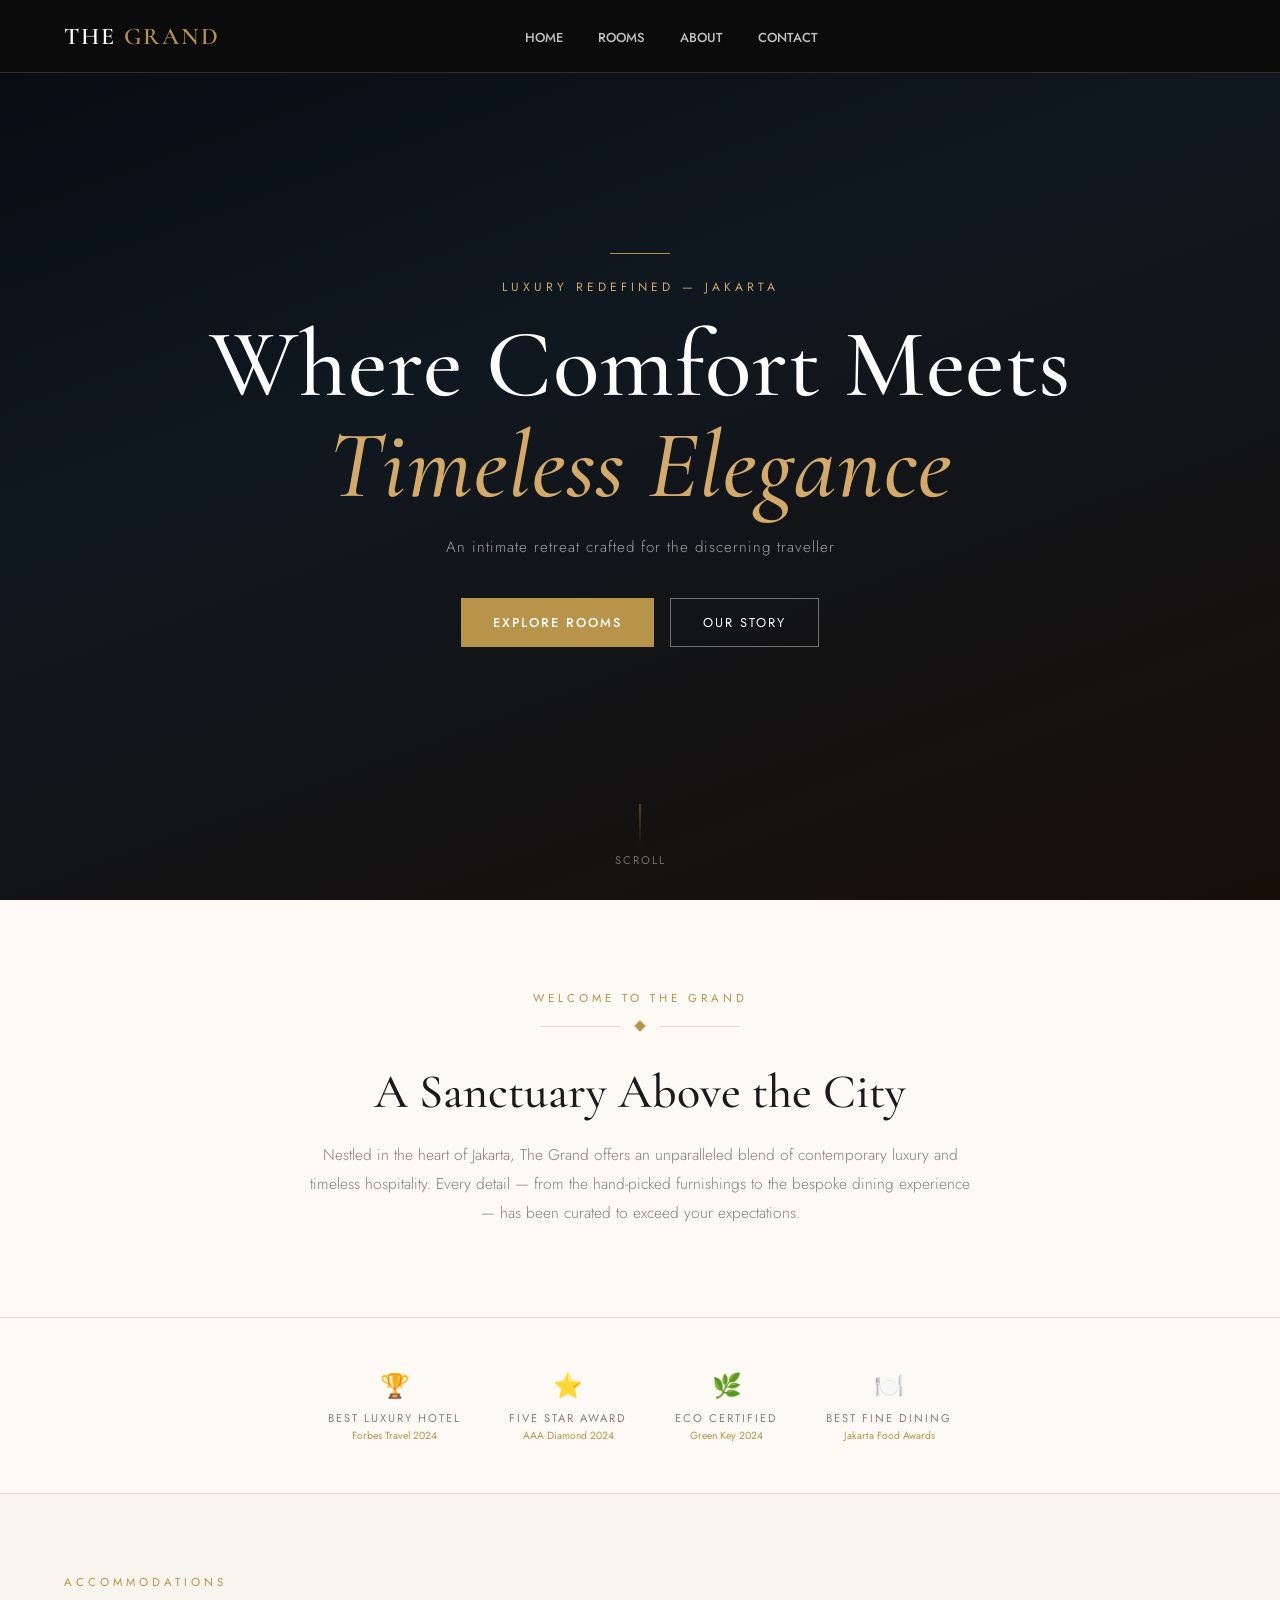
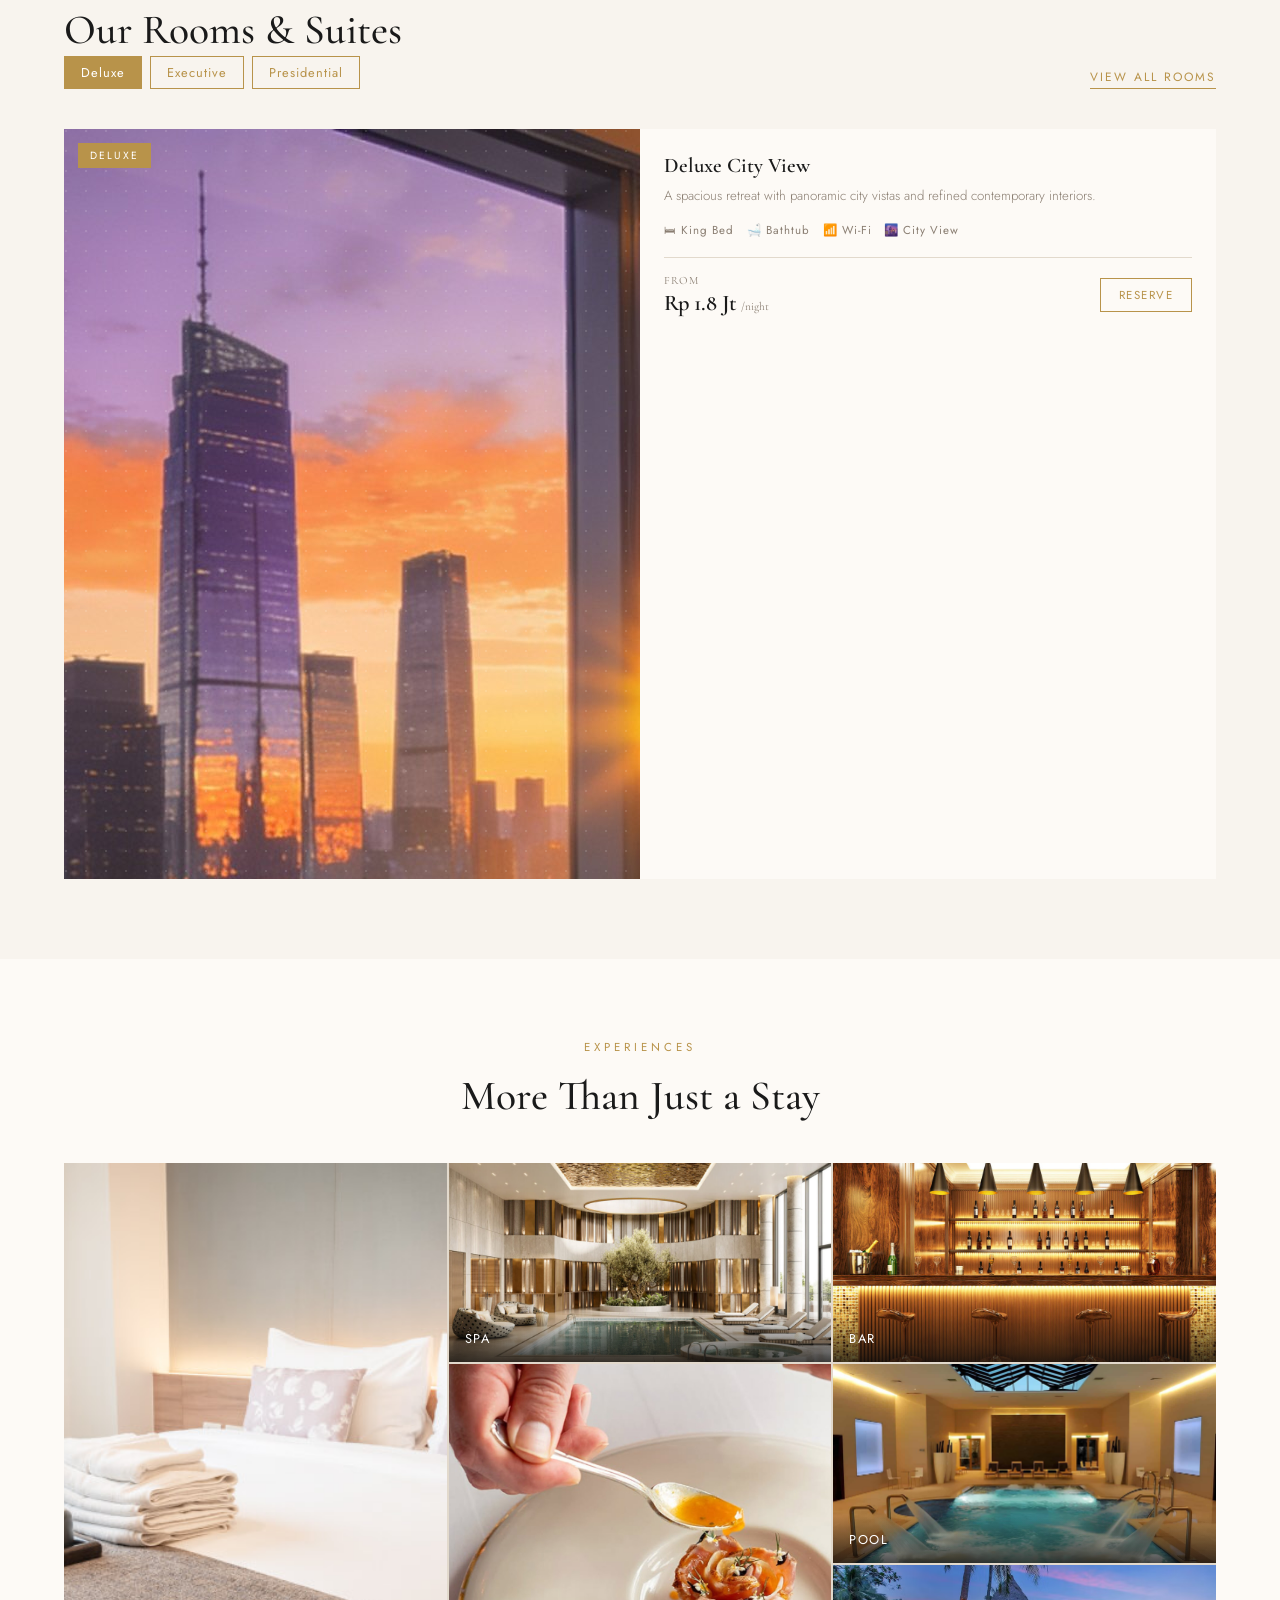
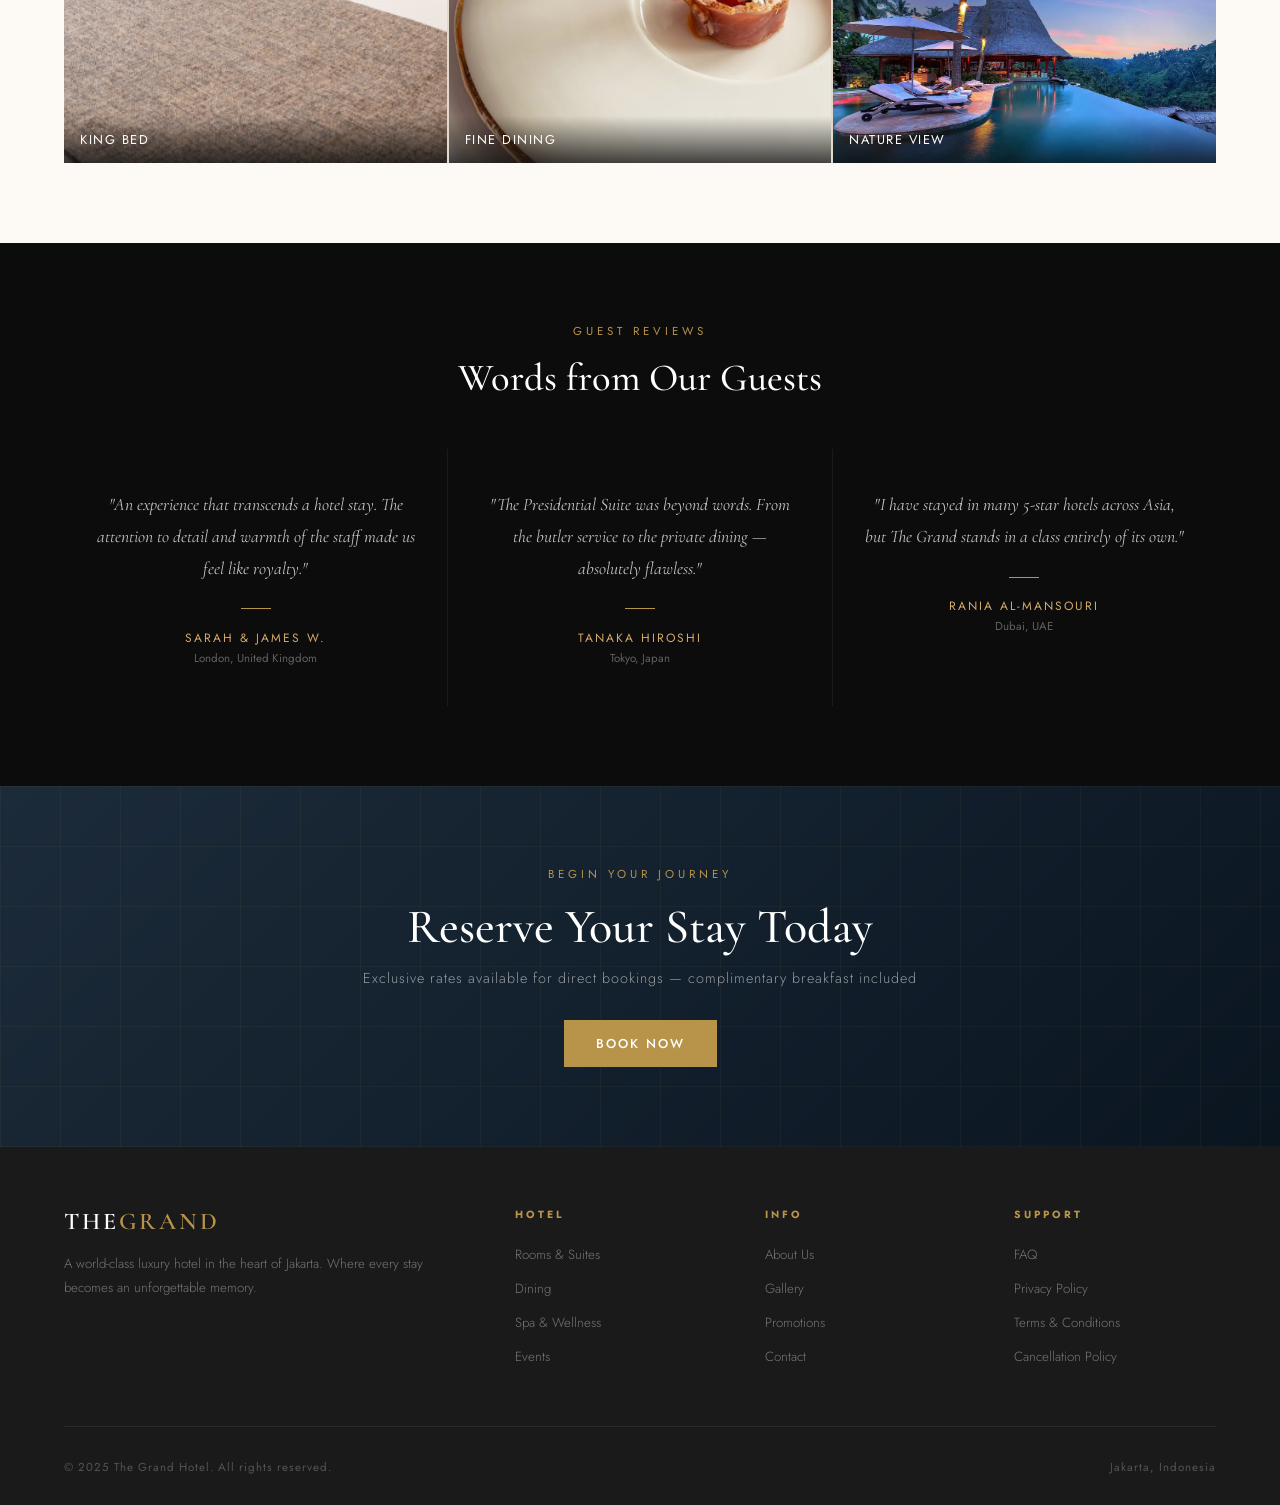
==== commit 2fc4e2e5: "L18 DONE" ====
--- a/index.html
+++ b/index.html
@@ -17,6 +17,12 @@
         <a href="index.html" target="_self" class="logo"
           >The <span>Grand</span></a
         >
+        <ul class="nav-links">
+          <li><a href="index.html">HOME</a></li>
+          <li><a href="rooms.html">ROOMS</a></li>
+          <li><a href="about.html">ABOUT</a></li>
+          <li><a href="contact.html">CONTACT </a></li>
+        </ul>
       </div>
     </nav>
 
@@ -65,46 +71,6 @@
         </div>
       </section>
 
-      <div class="booking-bar">
-        <div class="booking-inner">
-          <div class="book-field">
-            <div class="book-label" id="b-check-in">Check-in</div>
-            <input
-              class="book-input"
-              type="date"
-              placeholder="dd / mm / yyyy"
-            />
-          </div>
-          <div class="book-field">
-            <div class="book-label" id="b-check-out">Check-out</div>
-            <input
-              class="book-input"
-              type="date"
-              placeholder="dd / mm / yyyy"
-            />
-          </div>
-          <div class="book-field">
-            <div class="book-label" id="b-guests">Guests</div>
-            <select class="book-input">
-              <option>1 Guest</option>
-              <option>2 Guests</option>
-              <option>3 Guests</option>
-              <option>4 Guests</option>
-            </select>
-          </div>
-          <div class="book-field">
-            <div class="book-label" id="b-room">Room Type</div>
-            <select class="book-input">
-              <option id="b-all">All Rooms</option>
-              <option>Deluxe</option>
-              <option>Suite</option>
-              <option>Presidential</option>
-            </select>
-          </div>
-          <button class="book-btn" id="b-btn">Check Availability</button>
-        </div>
-      </div>
-
       <div class="intro">
         <div class="section-eyebrow" id="intro-tag">Welcome to The Grand</div>
         <div class="divider">
--- a/style.css
+++ b/style.css
@@ -551,9 +551,7 @@
   /* transition: transform 0.5s ease; */
 }
 
-.experience-item:hover img {
-  /* transform: scale(1.05); */
-}
+
 
 .experience-label {
   position: absolute;
@@ -1251,6 +1249,41 @@
 /* "use strict"; */
 
 /* NAV */
+.nav-inner {
+  display: flex;
+  align-items: center;
+  justify-content: space-between;
+  height: 72px;
+  padding: 0 5%;
+  box-sizing: border-box;
+}
+
+
+
+.nav-links {
+  list-style-type: none;
+  display: flex;
+  gap: 35px;
+  justify-content: flex-start;
+  width: 60%;
+}
+
+
+
+.nav-links a {
+  text-decoration: none;
+  color: rgba(255, 255, 255, 0.75);
+  font-size: 13px;
+  font-weight: 500;
+}
+
+
+
+.nav-links a:hover,
+.nav-links a.active {
+  color: var(--gold);
+}
+
 nav {
   position: fixed;
   top: 0;
@@ -1355,7 +1388,7 @@
 }
 
 /* LEFT COLUMN */
-.booking-left {}
+
 
 .section-label-gold {
   font-size: 0.68rem;
@@ -1868,4 +1901,416 @@
   .form-row-2 {
     grid-template-columns: 1fr;
   }
+}
+
+/* =============== Details Page ================== */
+
+.room-details-link,
+.detail-reserve,
+.detail-cta .btn-gold {
+  display: inline-block;
+  text-decoration: none;
+  text-align: center;
+}
+
+.detail-hero {
+  position: relative;
+  min-height: 660px;
+  height: 86vh;
+  display: flex;
+  align-items: flex-end;
+  overflow: hidden;
+  background: var(--navy);
+}
+
+.detail-hero>img {
+  position: absolute;
+  inset: 0;
+  width: 100%;
+  height: 100%;
+  object-fit: cover;
+  animation: detail-image-reveal 1s ease-out both;
+}
+
+@keyframes detail-image-reveal {
+  from {
+    opacity: 0;
+    transform: scale(1.035);
+  }
+
+  to {
+    opacity: 1;
+    transform: scale(1);
+  }
+}
+
+.detail-hero-overlay {
+  position: absolute;
+  inset: 0;
+  background:
+    linear-gradient(90deg, rgba(7, 10, 12, 0.78) 0%, rgba(7, 10, 12, 0.18) 68%),
+    linear-gradient(0deg, rgba(7, 10, 12, 0.78) 0%, transparent 55%);
+}
+
+.detail-hero-content {
+  position: relative;
+  z-index: 1;
+  width: 100%;
+  max-width: 1280px;
+  margin: 0 auto;
+  padding: 0 5% 5.5rem;
+  color: #fff;
+}
+
+.detail-back {
+  position: absolute;
+  bottom: calc(100% + 8rem);
+  display: inline-flex;
+  align-items: center;
+  gap: 0.7rem;
+  color: rgba(255, 255, 255, 0.76);
+  font-size: 0.7rem;
+  letter-spacing: 2px;
+  text-decoration: none;
+  text-transform: uppercase;
+  transition: color 0.2s ease;
+}
+
+.detail-back:hover {
+  color: var(--gold-mid);
+}
+
+.detail-back span {
+  font-size: 1.1rem;
+}
+
+.detail-eyebrow {
+  color: var(--gold-mid);
+  font-size: 0.72rem;
+  letter-spacing: 4px;
+  margin-bottom: 0.9rem;
+  text-transform: uppercase;
+}
+
+.detail-hero h1 {
+  max-width: 780px;
+  color: #fff;
+  font-family: "Cormorant Garamond", serif;
+  font-size: clamp(3.2rem, 7vw, 6.4rem);
+  font-weight: 500;
+  letter-spacing: -1px;
+  line-height: 0.95;
+}
+
+.detail-tagline {
+  max-width: 570px;
+  margin-top: 1.4rem;
+  color: rgba(255, 255, 255, 0.72);
+  font-family: "Cormorant Garamond", serif;
+  font-size: clamp(1.15rem, 2vw, 1.55rem);
+  font-style: italic;
+  font-weight: 400;
+}
+
+.detail-overview {
+  display: grid;
+  grid-template-columns: minmax(0, 1fr) 340px;
+  gap: clamp(3rem, 8vw, 8rem);
+  max-width: 1200px;
+  margin: 0 auto;
+  padding: 7rem 5%;
+}
+
+.detail-copy h2,
+.detail-section-heading h2,
+.detail-cta h2 {
+  color: var(--ink);
+  font-family: "Cormorant Garamond", serif;
+  font-size: clamp(2.3rem, 4vw, 3.6rem);
+  font-weight: 500;
+  line-height: 1.08;
+}
+
+.detail-copy>p:last-of-type {
+  max-width: 690px;
+  margin-top: 1.5rem;
+  color: var(--muted);
+  font-size: 1rem;
+  font-weight: 300;
+  line-height: 1.95;
+}
+
+.detail-facts {
+  display: grid;
+  grid-template-columns: repeat(4, 1fr);
+  margin-top: 3.5rem;
+  border-top: 1px solid var(--border);
+  border-bottom: 1px solid var(--border);
+}
+
+.detail-fact {
+  min-width: 0;
+  padding: 1.4rem 1rem 1.4rem 0;
+  border-right: 1px solid var(--border);
+}
+
+.detail-fact:not(:first-child) {
+  padding-left: 1.2rem;
+}
+
+.detail-fact:last-child {
+  border-right: none;
+}
+
+.detail-fact-value,
+.detail-fact-label {
+  display: block;
+}
+
+.detail-fact-value {
+  color: var(--ink);
+  font-family: "Cormorant Garamond", serif;
+  font-size: 1.8rem;
+  font-weight: 600;
+  line-height: 1;
+}
+
+.detail-fact-label {
+  margin-top: 0.45rem;
+  color: var(--muted);
+  font-size: 0.6rem;
+  letter-spacing: 1.5px;
+  text-transform: uppercase;
+}
+
+.detail-rate-card {
+  align-self: start;
+  padding: 2.3rem;
+  background: var(--ink);
+  box-shadow: 18px 18px 0 var(--gold-light);
+}
+
+.detail-rate-label {
+  color: var(--gold-mid);
+  font-size: 0.65rem;
+  letter-spacing: 2.5px;
+  text-transform: uppercase;
+}
+
+.detail-rate {
+  margin-top: 0.7rem;
+  color: #fff;
+  font-family: "Cormorant Garamond", serif;
+  font-size: 2.7rem;
+  font-weight: 500;
+  line-height: 1;
+}
+
+.detail-rate::after {
+  content: " / night";
+  color: rgba(255, 255, 255, 0.46);
+  font-family: "Jost", sans-serif;
+  font-size: 0.65rem;
+  font-weight: 300;
+  letter-spacing: 1px;
+  text-transform: uppercase;
+}
+
+.detail-rate-note {
+  margin: 0.7rem 0 1.7rem;
+  color: rgba(255, 255, 255, 0.4);
+  font-size: 0.72rem;
+}
+
+.detail-reserve {
+  width: 100%;
+}
+
+.detail-contact-link {
+  display: block;
+  margin-top: 1.2rem;
+  color: rgba(255, 255, 255, 0.55);
+  font-size: 0.7rem;
+  letter-spacing: 1.5px;
+  text-align: center;
+  text-decoration: none;
+  text-transform: uppercase;
+}
+
+.detail-contact-link:hover {
+  color: #fff;
+}
+
+.detail-amenities {
+  padding: 6.5rem max(5%, calc((100vw - 1200px) / 2));
+  background: var(--bg);
+}
+
+.detail-section-heading {
+  display: flex;
+  align-items: flex-end;
+  justify-content: space-between;
+  gap: 2rem;
+  margin-bottom: 3rem;
+}
+
+.detail-section-heading>p {
+  max-width: 280px;
+  padding-bottom: 0.5rem;
+  color: var(--muted);
+  font-size: 0.85rem;
+  font-weight: 300;
+  line-height: 1.7;
+}
+
+.amenities-grid {
+  display: grid;
+  grid-template-columns: repeat(3, 1fr);
+  border-top: 1px solid var(--border);
+  border-left: 1px solid var(--border);
+}
+
+.amenity-card {
+  display: flex;
+  align-items: center;
+  min-height: 118px;
+  gap: 1.2rem;
+  padding: 1.6rem;
+  border-right: 1px solid var(--border);
+  border-bottom: 1px solid var(--border);
+  background: rgba(255, 255, 255, 0.5);
+  color: var(--text);
+  font-size: 0.87rem;
+}
+
+.amenity-number {
+  color: var(--gold);
+  font-family: "Cormorant Garamond", serif;
+  font-size: 1.35rem;
+  font-style: italic;
+}
+
+.detail-gallery {
+  display: grid;
+  grid-template-columns: 2fr 1fr;
+  grid-template-rows: repeat(2, 260px);
+  gap: 4px;
+  padding: 4px;
+  background: #fff;
+}
+
+.detail-gallery-main {
+  grid-row: 1 / 3;
+}
+
+.detail-gallery img {
+  width: 100%;
+  height: 100%;
+  object-fit: cover;
+}
+
+.detail-cta {
+  padding: 7rem 5%;
+  background: var(--navy);
+  text-align: center;
+}
+
+.detail-cta h2 {
+  max-width: 620px;
+  margin: 0 auto 2rem;
+  color: #fff;
+}
+
+@media (max-width: 900px) {
+  .detail-hero {
+    min-height: 560px;
+    height: 76vh;
+  }
+
+  .detail-overview {
+    grid-template-columns: 1fr;
+    gap: 3rem;
+    padding-top: 5rem;
+    padding-bottom: 5rem;
+  }
+
+  .detail-rate-card {
+    max-width: 480px;
+  }
+
+  .amenities-grid {
+    grid-template-columns: repeat(2, 1fr);
+  }
+}
+
+@media (max-width: 600px) {
+  .room-detail-page .nav-links {
+    gap: 12px;
+    width: auto;
+  }
+
+  .room-detail-page .nav-links a {
+    font-size: 10px;
+  }
+
+  .detail-hero {
+    min-height: 520px;
+    height: 72vh;
+  }
+
+  .detail-hero-content {
+    padding-bottom: 3rem;
+  }
+
+  .detail-back {
+    bottom: calc(100% + 4.5rem);
+  }
+
+  .detail-facts {
+    grid-template-columns: repeat(2, 1fr);
+  }
+
+  .detail-fact:nth-child(2) {
+    border-right: none;
+  }
+
+  .detail-fact:nth-child(-n + 2) {
+    border-bottom: 1px solid var(--border);
+  }
+
+  .detail-fact:nth-child(3) {
+    padding-left: 0;
+  }
+
+  .detail-rate-card {
+    margin-right: 12px;
+  }
+
+  .detail-section-heading {
+    display: block;
+  }
+
+  .detail-section-heading>p {
+    margin-top: 1rem;
+  }
+
+  .amenities-grid {
+    grid-template-columns: 1fr;
+  }
+
+  .detail-gallery {
+    grid-template-columns: 1fr 1fr;
+    grid-template-rows: 320px 180px;
+  }
+
+  .detail-gallery-main {
+    grid-column: 1 / 3;
+    grid-row: auto;
+  }
+}
+
+@media (prefers-reduced-motion: reduce) {
+  .detail-hero>img {
+    animation: none;
+  }
 }
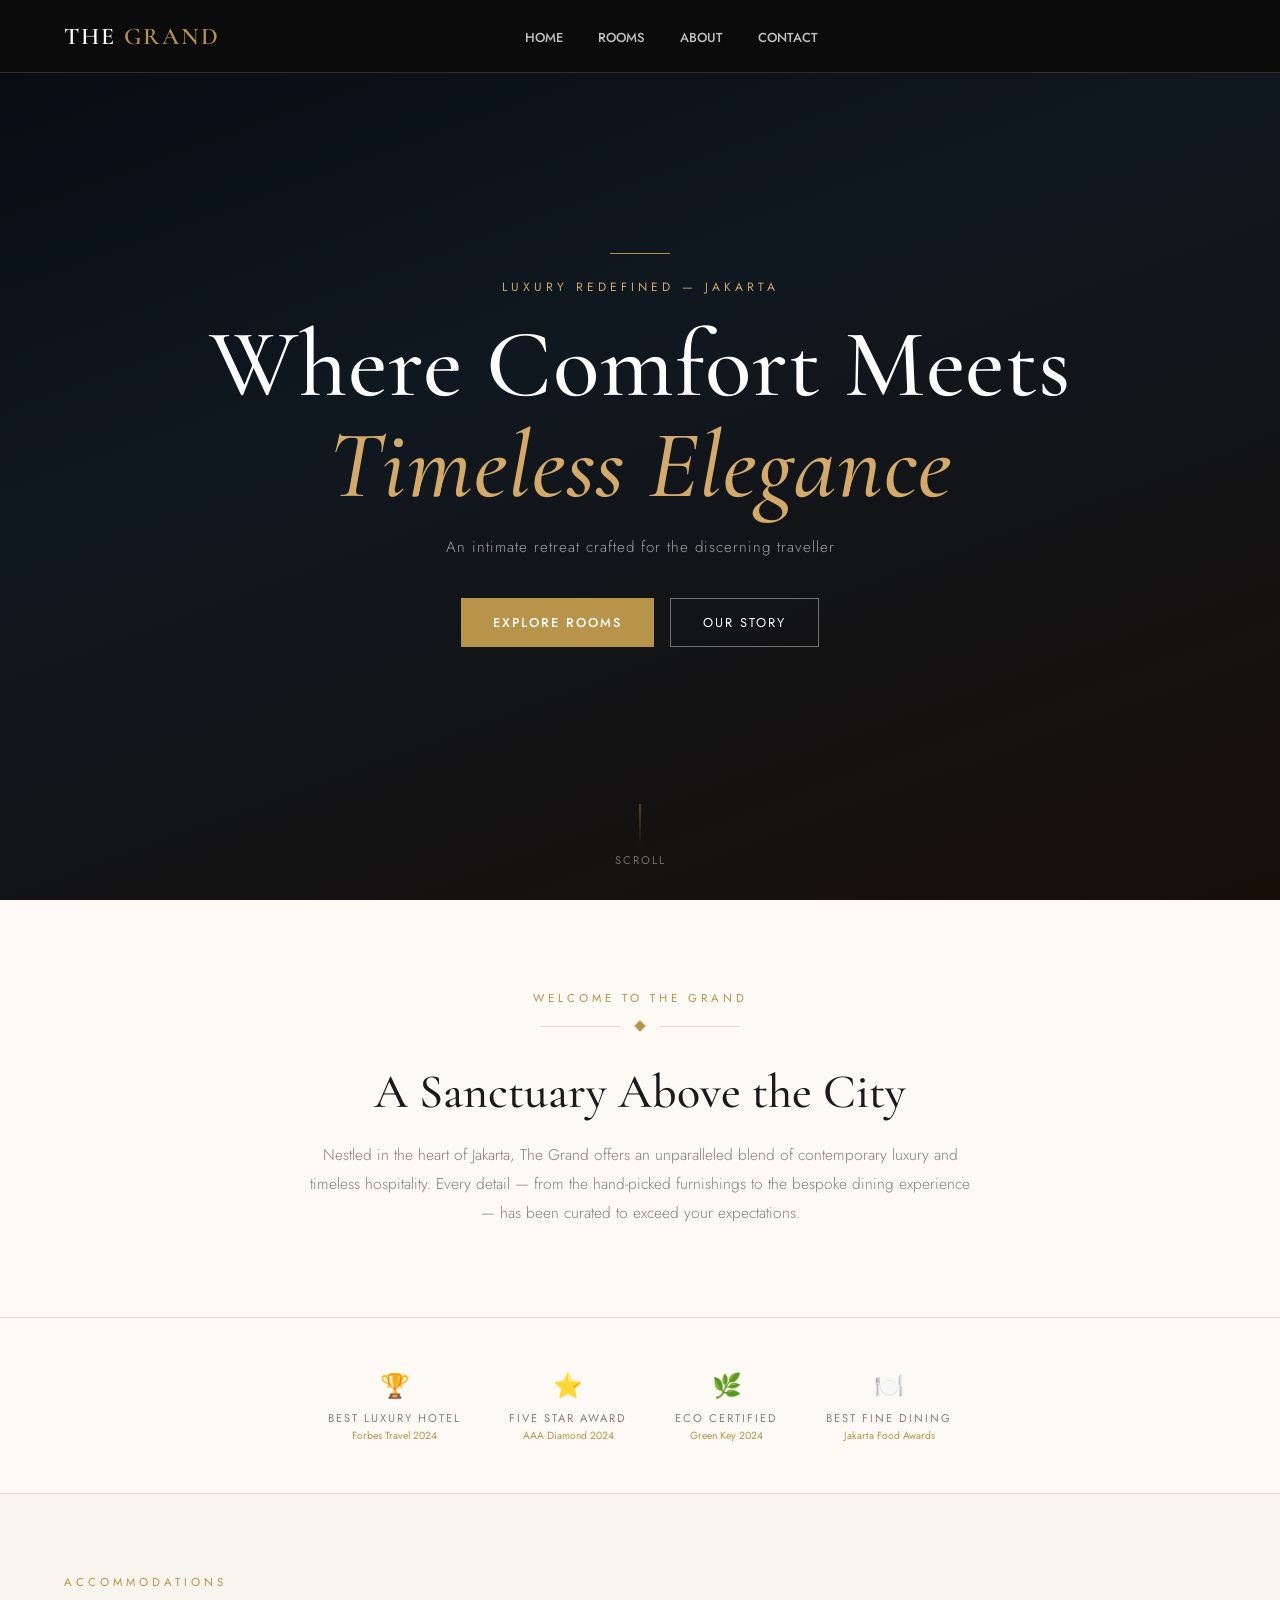
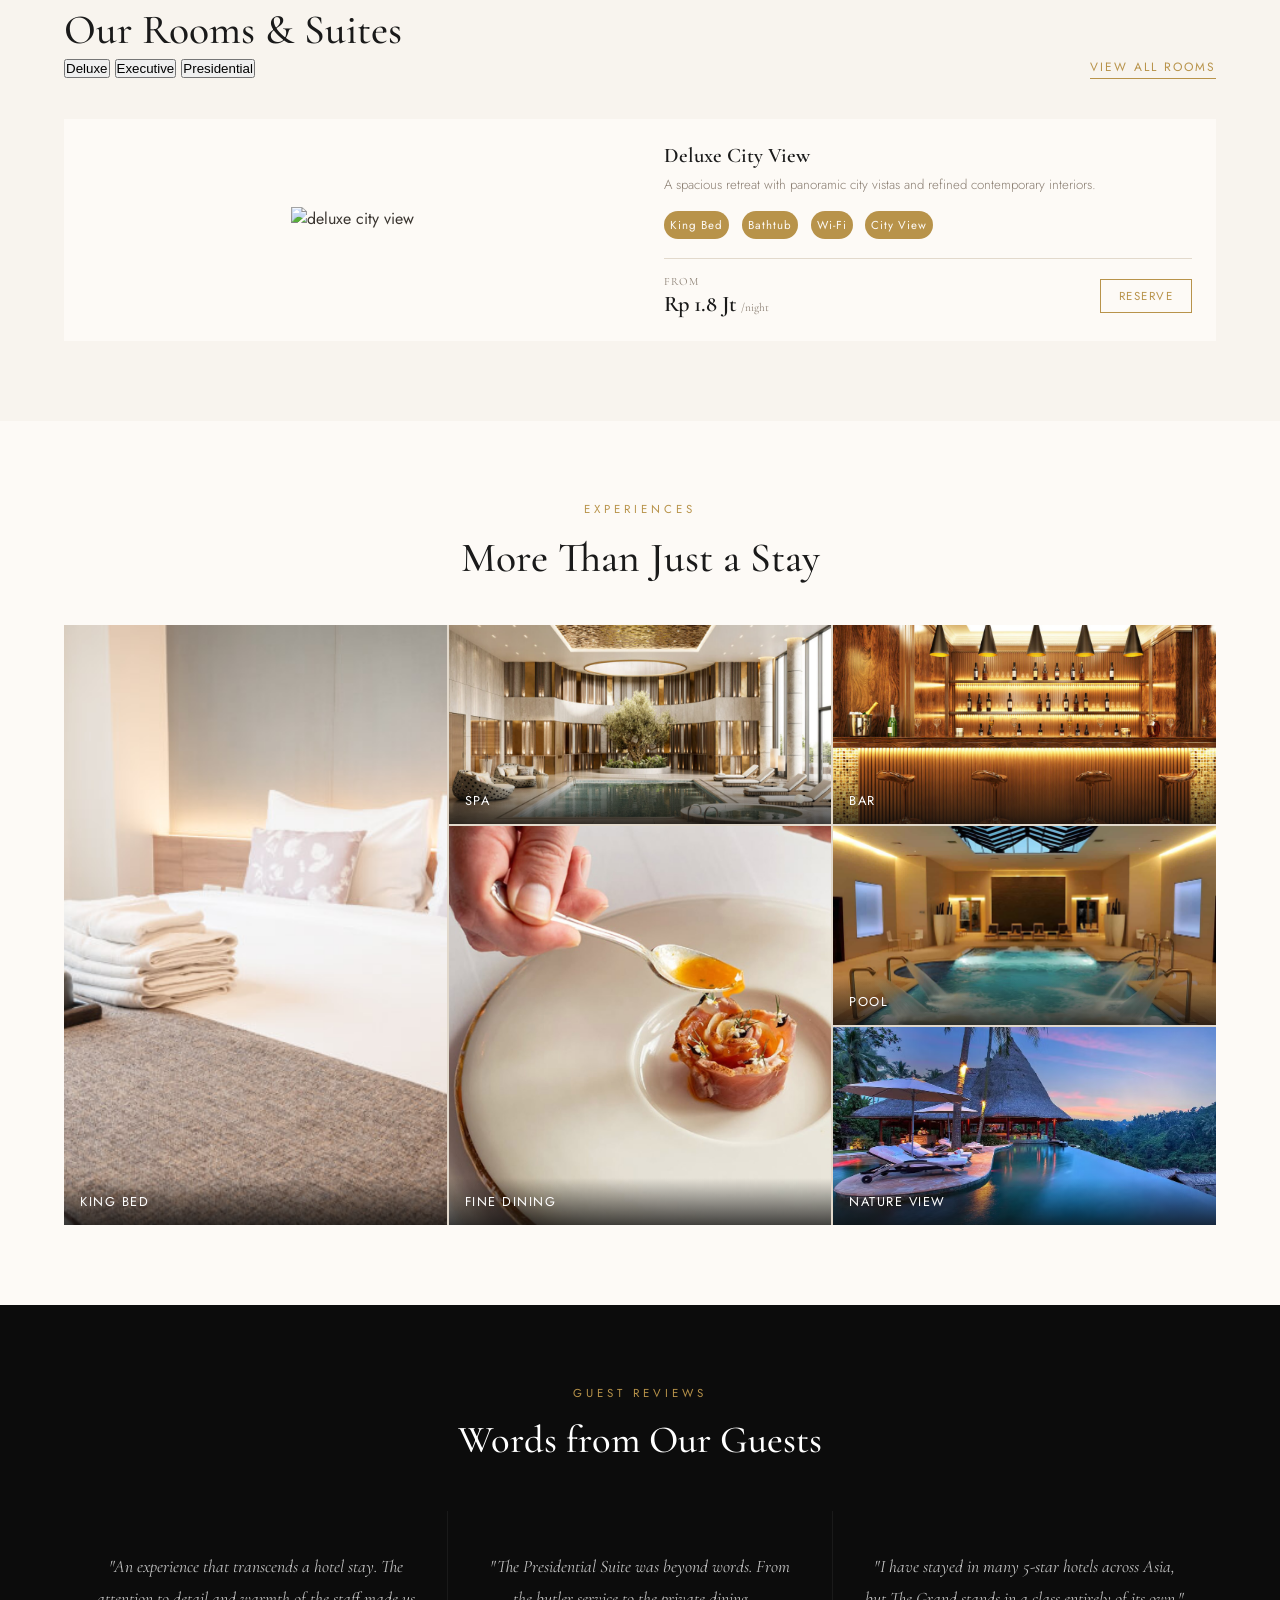
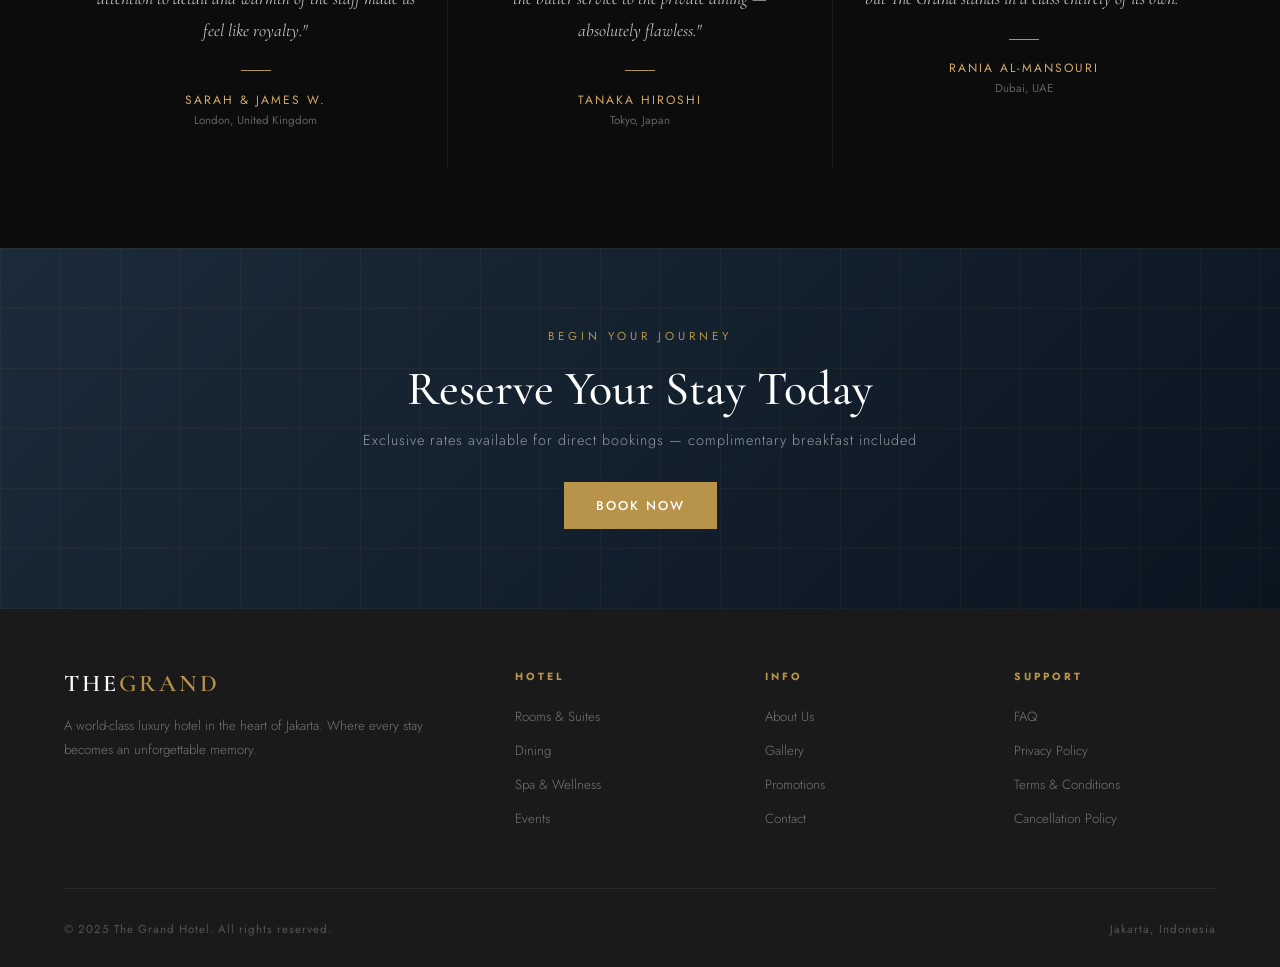
==== commit 3e6b504d: "L20 - DONE, change img alt and several css" ====
--- a/index.html
+++ b/index.html
@@ -133,17 +133,12 @@
           </a>
         </div>
 
-        <div class="room-card room-card--featured">
+        <div class="room-card">
           <div class="room-img">
             <div class="room-img-inner" id="room-bg">
               <img
-                src="assets/Deluxe.jpeg"
-                id="room-photo"
-                height="100%"
-                alt=""
-              />
-              <div class="room-pattern"></div>
-              <div class="room-badge" id="room-badge">Deluxe</div>
+                alt="deluxe city view"
+              />    
             </div>
           </div>
 
@@ -154,10 +149,10 @@
               contemporary interiors.
             </p>
             <div class="room-amenities" id="room-amenities">
-              <span class="amenity">🛏 King Bed</span>
-              <span class="amenity">🛁 Bathtub</span>
-              <span class="amenity">📶 Wi-Fi</span>
-              <span class="amenity">🌆 City View</span>
+              <span class="amenity">King Bed</span>
+              <span class="amenity">Bathtub</span>
+              <span class="amenity">Wi-Fi</span>
+              <span class="amenity">City View</span>
             </div>
             <div class="room-footer">
               <div class="room-price">
--- a/style.css
+++ b/style.css
@@ -302,7 +302,7 @@
 }
 
 /* filter btn css */
-.room-filter-btns {
+/* .room-filter-btns {
   display: flex;
   gap: 0.5rem;
 }
@@ -323,7 +323,7 @@
 .filter-btn.active {
   background: var(--gold);
   color: white;
-}
+} */
 
 /* filter btn css end */
 
@@ -384,9 +384,7 @@
 }
 
 .room-img-inner {
-  /* height: 100%; */
   min-width: 100%;
-  background: linear-gradient(135deg, var(--navy) 0%, #2a3a4a 100%);
   display: flex;
   align-items: center;
   justify-content: center;
@@ -446,10 +444,13 @@
 .amenity {
   font-size: 0.72rem;
   letter-spacing: 1px;
-  color: var(--muted);
+  color: var(--white);
   display: flex;
   align-items: center;
   gap: 4px;
+  background-color: var(--gold);
+  padding: 6px;
+  border-radius: 16px;
 }
 
 .room-footer {
@@ -728,7 +729,7 @@
   color: #fff;
 }
 
-.rooms-list {
+#rooms-list {
   padding: 60px 5%;
   display: flex;
   flex-direction: column;
@@ -742,15 +743,16 @@
   grid-template-columns: 380px 1fr;
   overflow: hidden;
   transition: box-shadow 0.3s;
+  margin-bottom: 20px;
 }
 
 .room-list-card:hover {
   box-shadow: 0 8px 40px rgba(0, 0, 0, 0.1);
 }
 
-.room-list-img {
-  height: 280px;
+.room-list-img img {
   overflow: hidden;
+  object-fit: cover;
 }
 
 .room-list-img-inner {
@@ -2021,6 +2023,12 @@
   padding: 7rem 5%;
 }
 
+.detail-info {
+  font-family: "Jost", sans-serif;
+  color: var(--text);
+  background: var(--white);
+}
+
 .detail-copy h2,
 .detail-section-heading h2,
 .detail-cta h2 {
@@ -2031,7 +2039,7 @@
   line-height: 1.08;
 }
 
-.detail-copy>p:last-of-type {
+.detail-info>p:last-of-type {
   max-width: 690px;
   margin-top: 1.5rem;
   color: var(--muted);
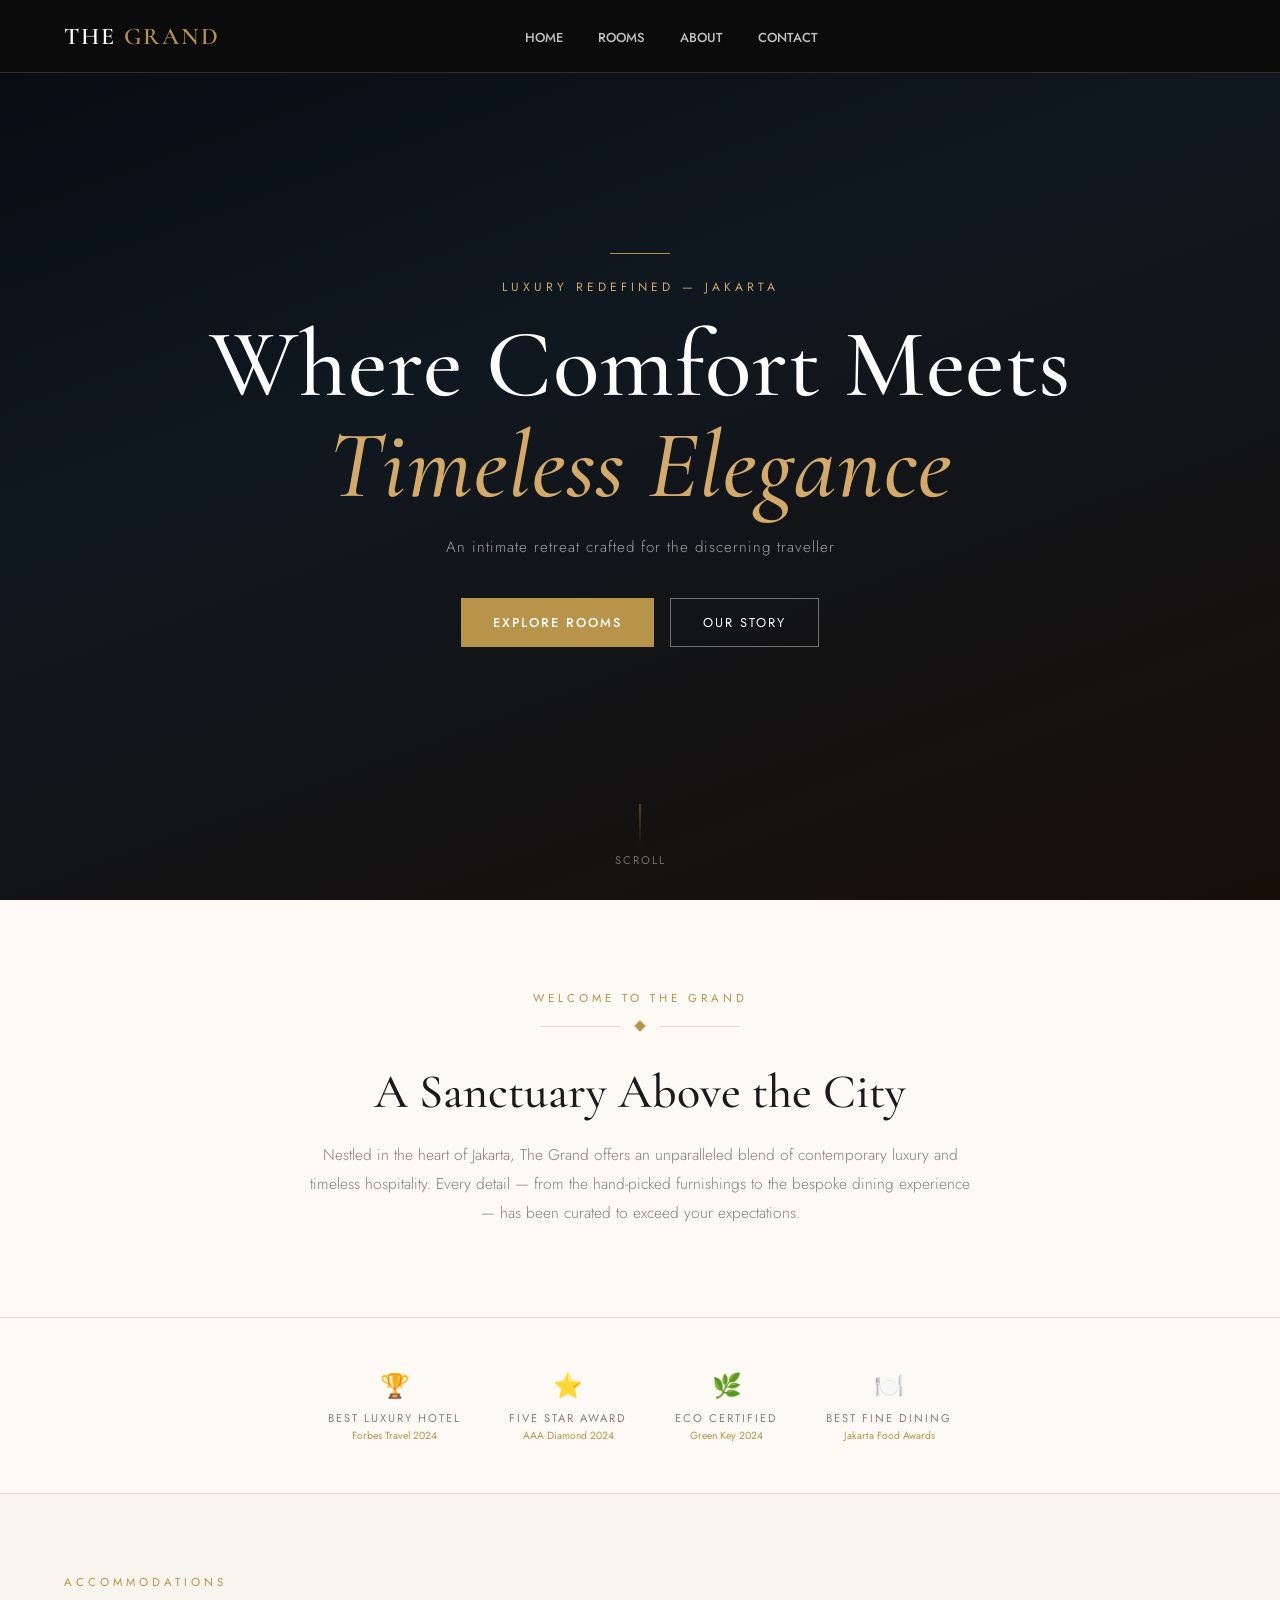
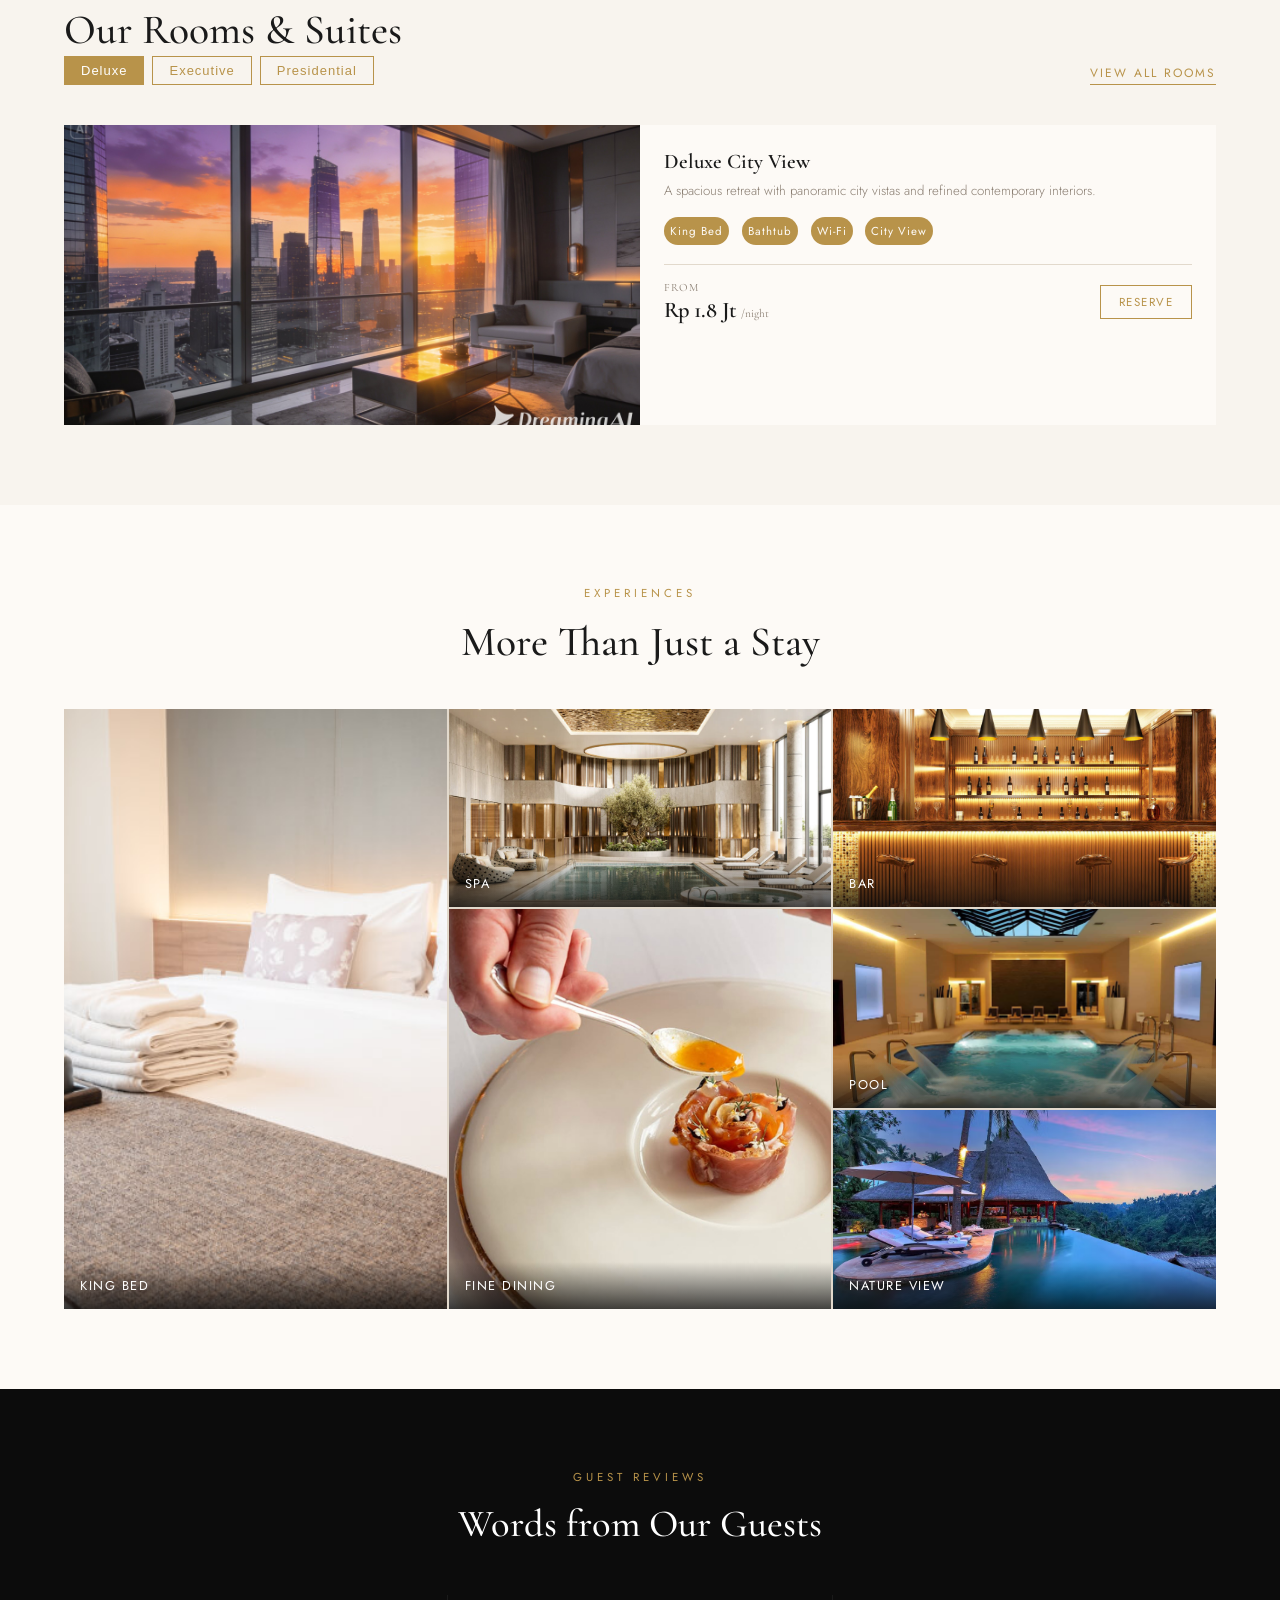
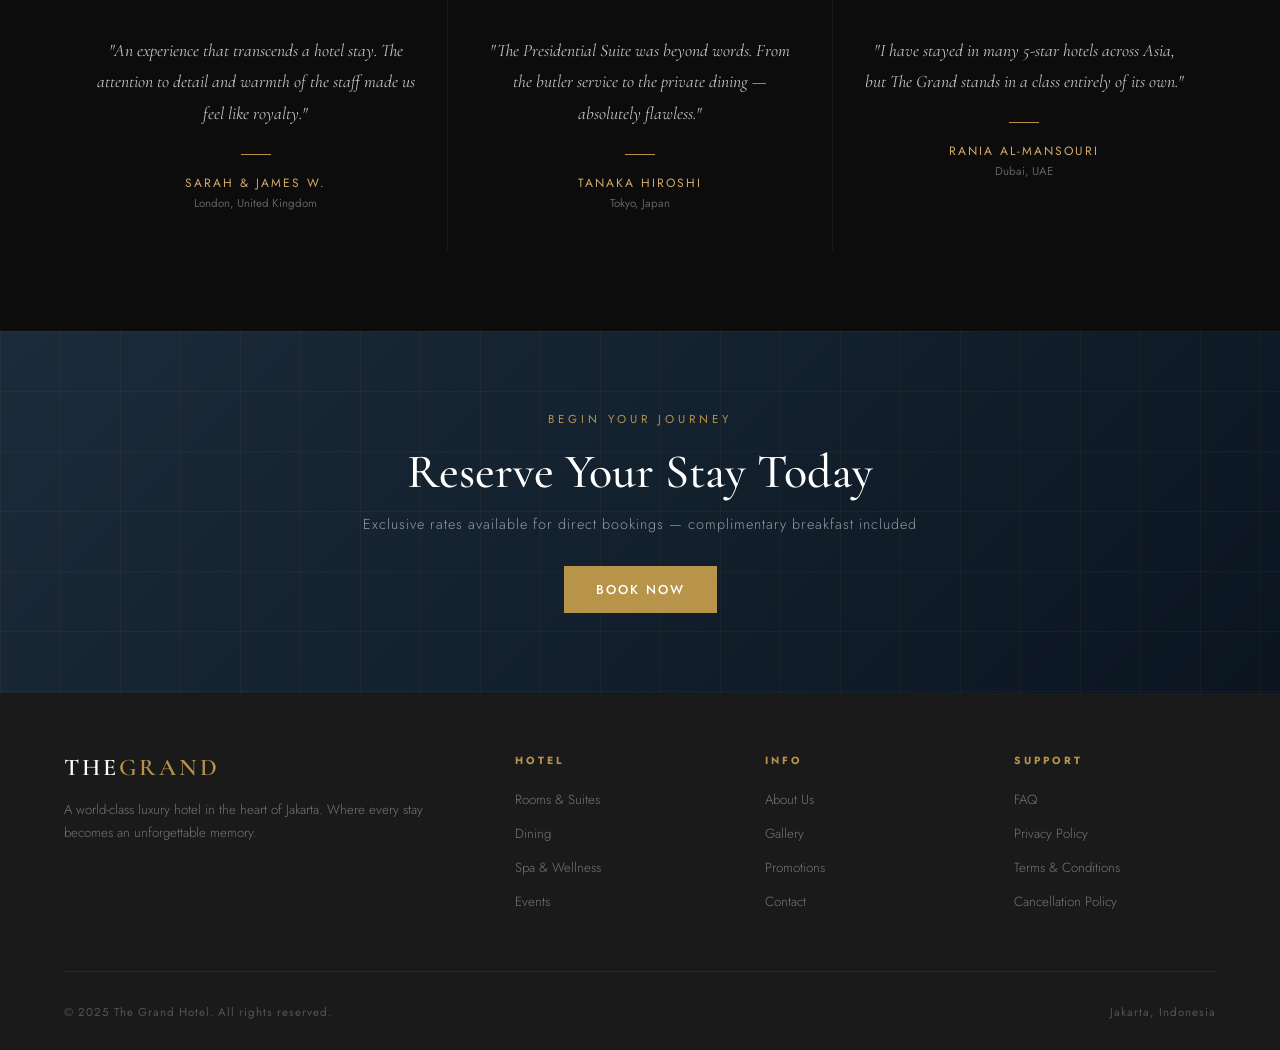
==== commit fd6a55be: "minor revision L20 DONE" ====
--- a/index.html
+++ b/index.html
@@ -135,11 +135,7 @@
 
         <div class="room-card">
           <div class="room-img">
-            <div class="room-img-inner" id="room-bg">
-              <img
-                alt="deluxe city view"
-              />    
-            </div>
+            <img alt="deluxe city view" src="assets/Deluxe.jpeg" width="100%" />
           </div>
 
           <div class="room-body">
--- a/style.css
+++ b/style.css
@@ -54,7 +54,6 @@
   min-width: 100%;
 }
 
-
 .hero-overlay {
   position: absolute;
   inset: 0;
@@ -301,31 +300,30 @@
   font-weight: 300;
 }
 
-/* filter btn css */
-/* .room-filter-btns {
-  display: flex;
-  gap: 0.5rem;
+/* Filter Button CSS Start */
+.room-filter-btns {
+  display: flex;
+  gap: 8px;
 }
 
 .filter-btn {
-  padding: 0.4rem 1rem;
+  padding: 6px 16px;
   border: 1px solid var(--gold);
   background: transparent;
   color: var(--gold);
-  font-family: inherit;
-  font-size: 0.8rem;
+  font-size: 13px;
   letter-spacing: 1px;
   cursor: pointer;
-  transition: background 0.3s, color 0.3s;
+  /* transition: background 0.3s, color 0.3s; */
 }
 
 .filter-btn:hover,
 .filter-btn.active {
   background: var(--gold);
   color: white;
-} */
-
-/* filter btn css end */
+}
+
+/* Filter Button CSS End */
 
 /* ROOMS */
 .rooms-section {
@@ -375,43 +373,19 @@
   grid-template-columns: 1fr 1fr;
   max-width: 1500px;
   max-height: 750px;
-  margin: 0 auto
+  margin: 0 auto;
 }
 
 .room-img {
+  overflow: hidden;
   height: 100%;
-  overflow: hidden;
-}
-
-.room-img-inner {
-  min-width: 100%;
+  max-height: 300px;
+  max-width: 100%;
   display: flex;
   align-items: center;
   justify-content: center;
   position: relative;
-  min-height: 200px;
-}
-
-.room-img-inner .room-pattern {
-  position: absolute;
-  inset: 0;
-  opacity: 0.12;
-  background-image: radial-gradient(circle at 2px 2px,
-      white 1px,
-      transparent 0);
-  background-size: 20px 20px;
-}
-
-.room-badge {
-  position: absolute;
-  top: 14px;
-  left: 14px;
-  background: var(--gold);
-  color: #fff;
-  font-size: 0.65rem;
-  letter-spacing: 2px;
-  text-transform: uppercase;
-  padding: 5px 12px;
+  object-fit: contain;
 }
 
 .room-body {
@@ -551,8 +525,6 @@
   display: block;
   /* transition: transform 0.5s ease; */
 }
-
-
 
 .experience-label {
   position: absolute;
@@ -829,7 +801,6 @@
   height: 100%;
   border: none;
   display: block;
-
 }
 
 .about-split {
@@ -1193,7 +1164,6 @@
 /* =============== Responsive ================== */
 
 @media (max-width: 900px) {
-
   #nature-view {
     grid-column: span 2;
   }
@@ -1260,8 +1230,6 @@
   box-sizing: border-box;
 }
 
-
-
 .nav-links {
   list-style-type: none;
   display: flex;
@@ -1269,8 +1237,6 @@
   justify-content: flex-start;
   width: 60%;
 }
-
-
 
 .nav-links a {
   text-decoration: none;
@@ -1278,8 +1244,6 @@
   font-size: 13px;
   font-weight: 500;
 }
-
-
 
 .nav-links a:hover,
 .nav-links a.active {
@@ -1391,7 +1355,6 @@
 
 /* LEFT COLUMN */
 
-
 .section-label-gold {
   font-size: 0.68rem;
   letter-spacing: 3px;
@@ -1432,9 +1395,11 @@
   position: absolute;
   inset: 0;
   opacity: 0.12;
-  background-image: radial-gradient(circle at 2px 2px,
-      white 1px,
-      transparent 0);
+  background-image: radial-gradient(
+    circle at 2px 2px,
+    white 1px,
+    transparent 0
+  );
   background-size: 20px 20px;
 }
 
@@ -1925,7 +1890,7 @@
   background: var(--navy);
 }
 
-.detail-hero>img {
+.detail-hero > img {
   position: absolute;
   inset: 0;
   width: 100%;
@@ -2039,7 +2004,7 @@
   line-height: 1.08;
 }
 
-.detail-info>p:last-of-type {
+.detail-info > p:last-of-type {
   max-width: 690px;
   margin-top: 1.5rem;
   color: var(--muted);
@@ -2162,7 +2127,7 @@
   margin-bottom: 3rem;
 }
 
-.detail-section-heading>p {
+.detail-section-heading > p {
   max-width: 280px;
   padding-bottom: 0.5rem;
   color: var(--muted);
@@ -2298,7 +2263,7 @@
     display: block;
   }
 
-  .detail-section-heading>p {
+  .detail-section-heading > p {
     margin-top: 1rem;
   }
 
@@ -2318,7 +2283,7 @@
 }
 
 @media (prefers-reduced-motion: reduce) {
-  .detail-hero>img {
+  .detail-hero > img {
     animation: none;
   }
-}+}
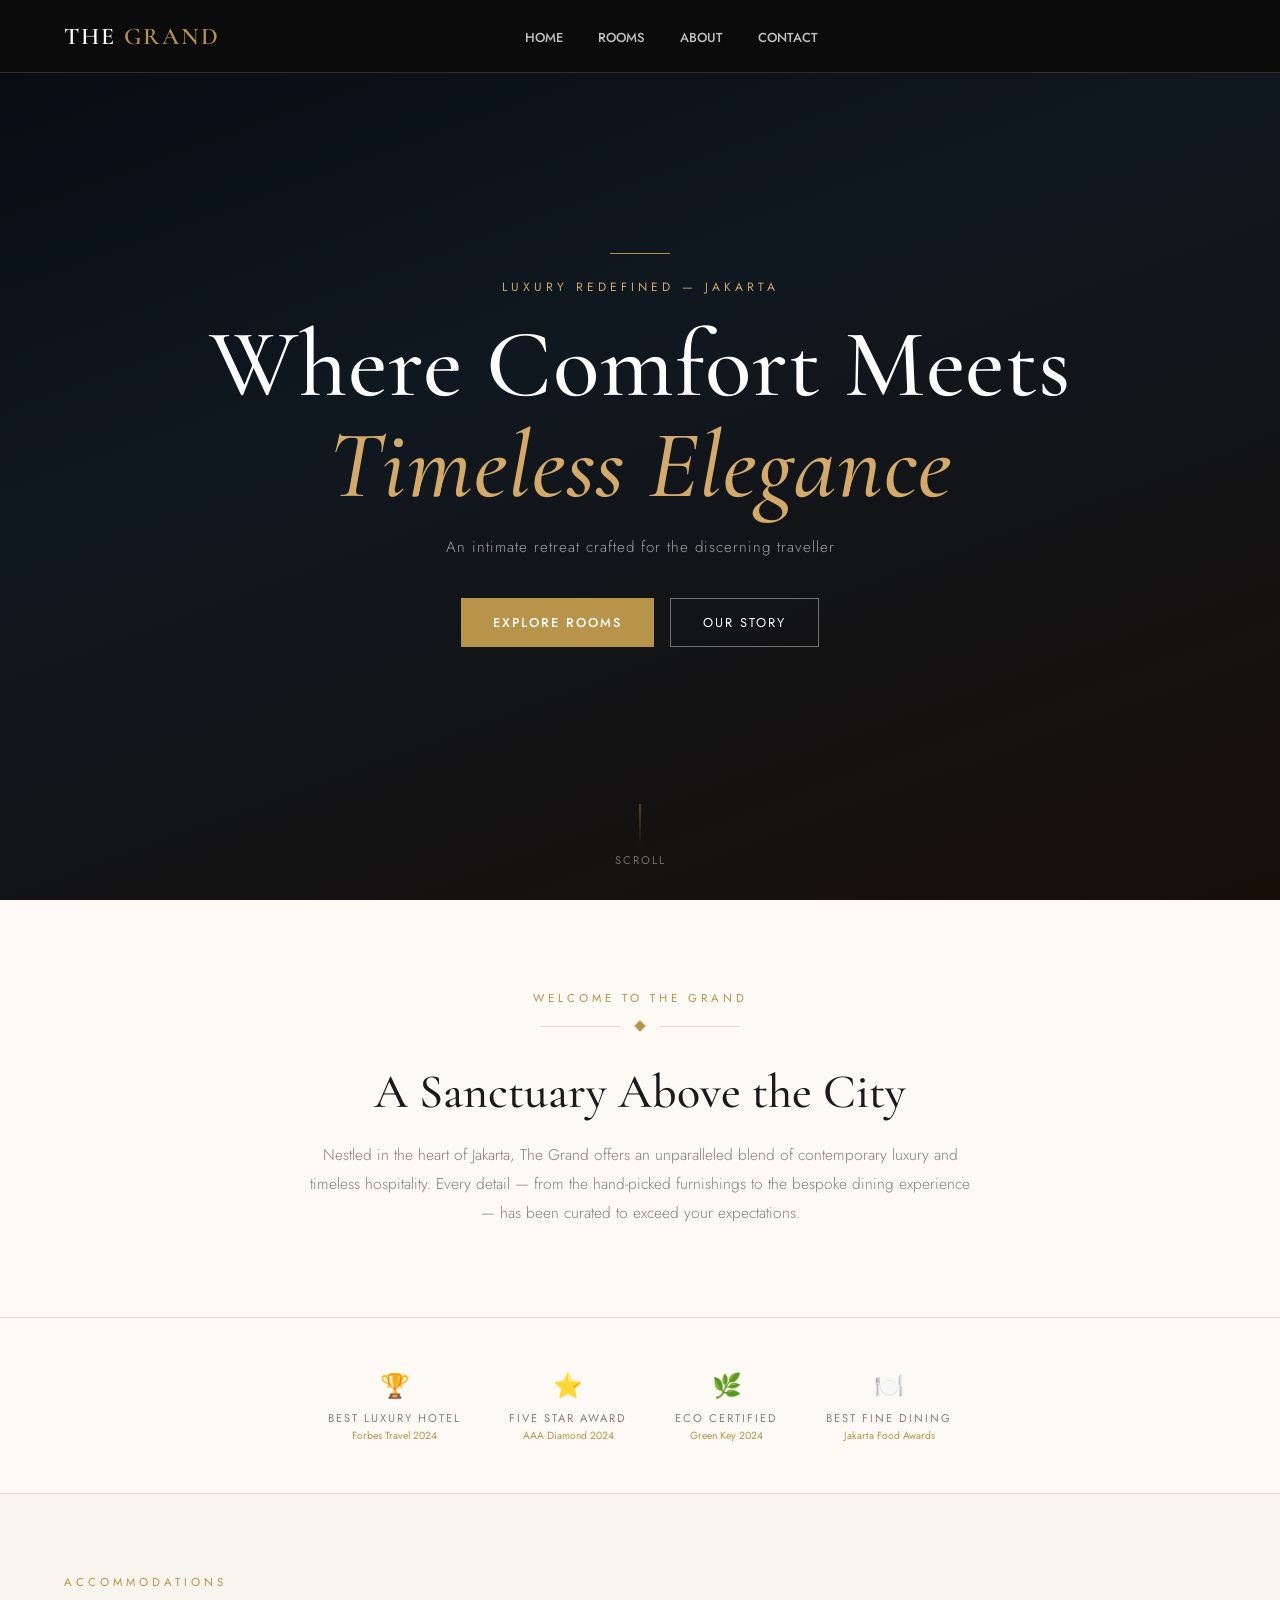
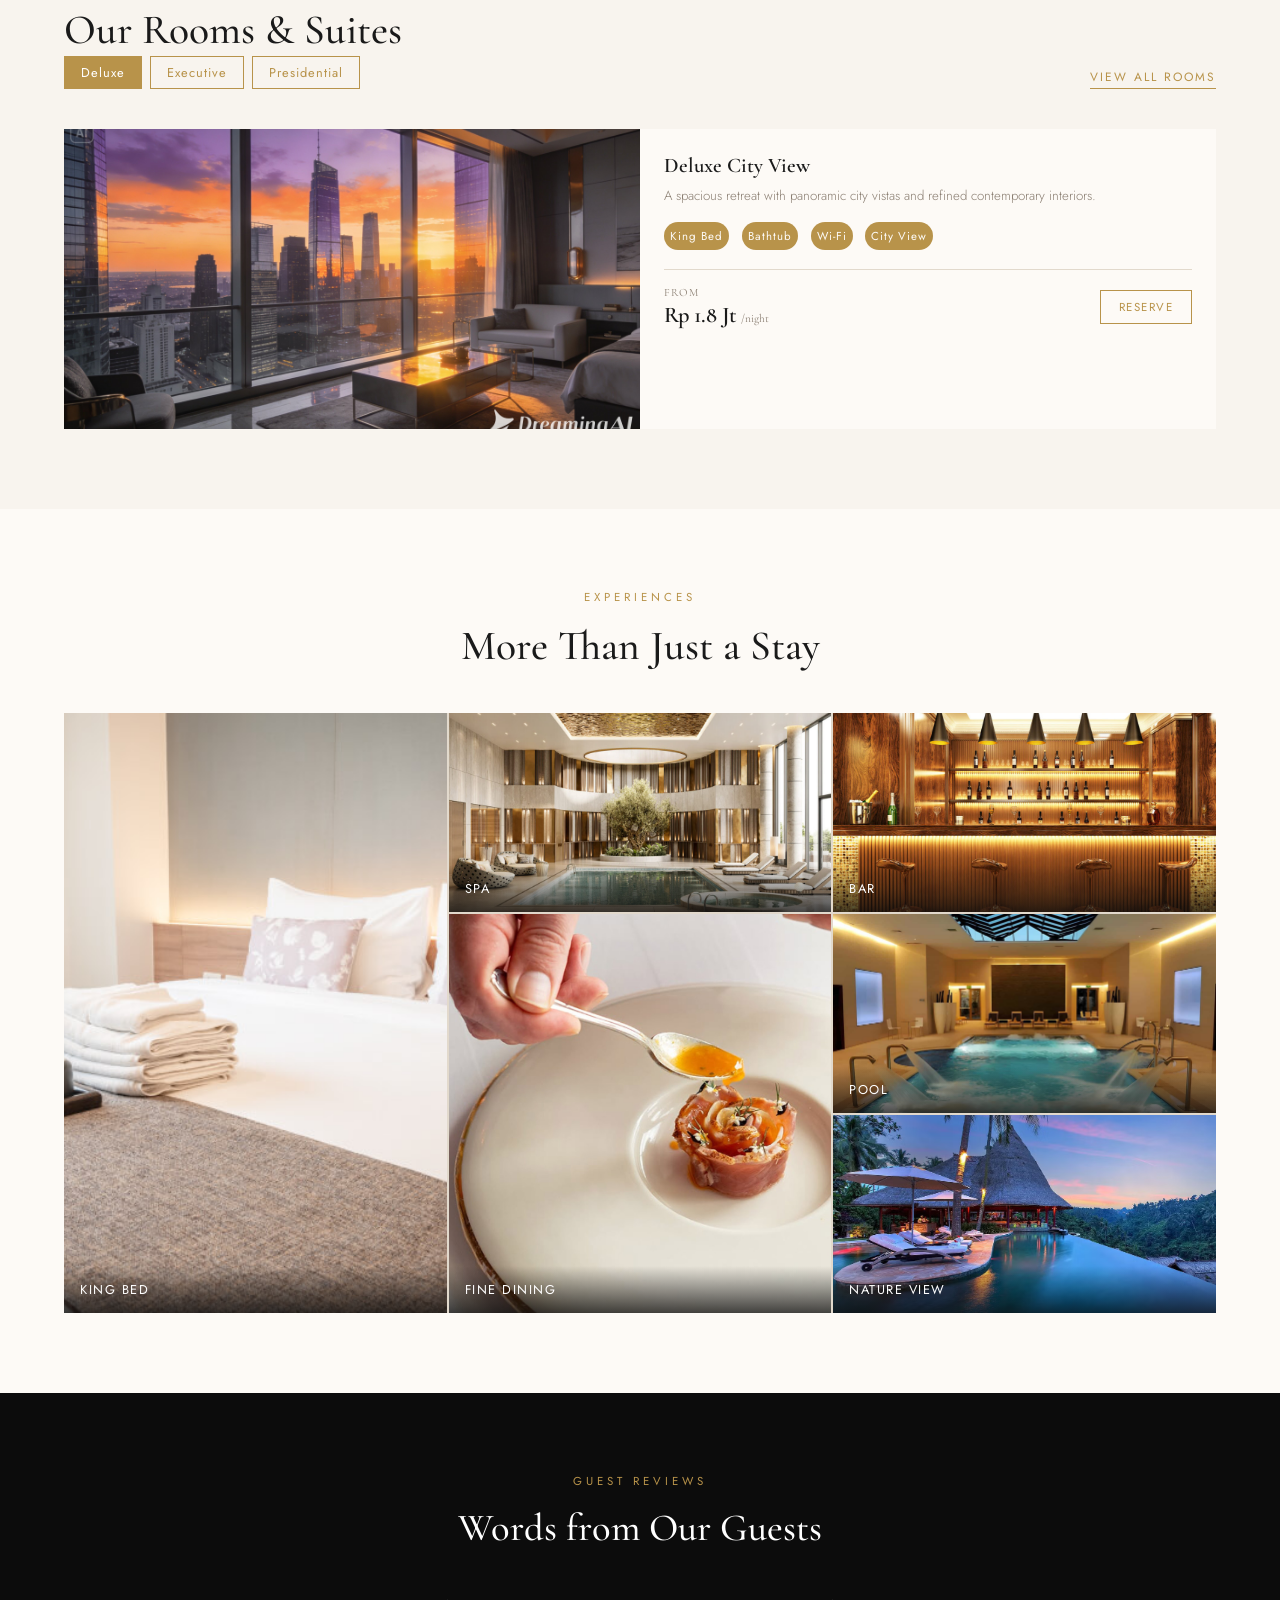
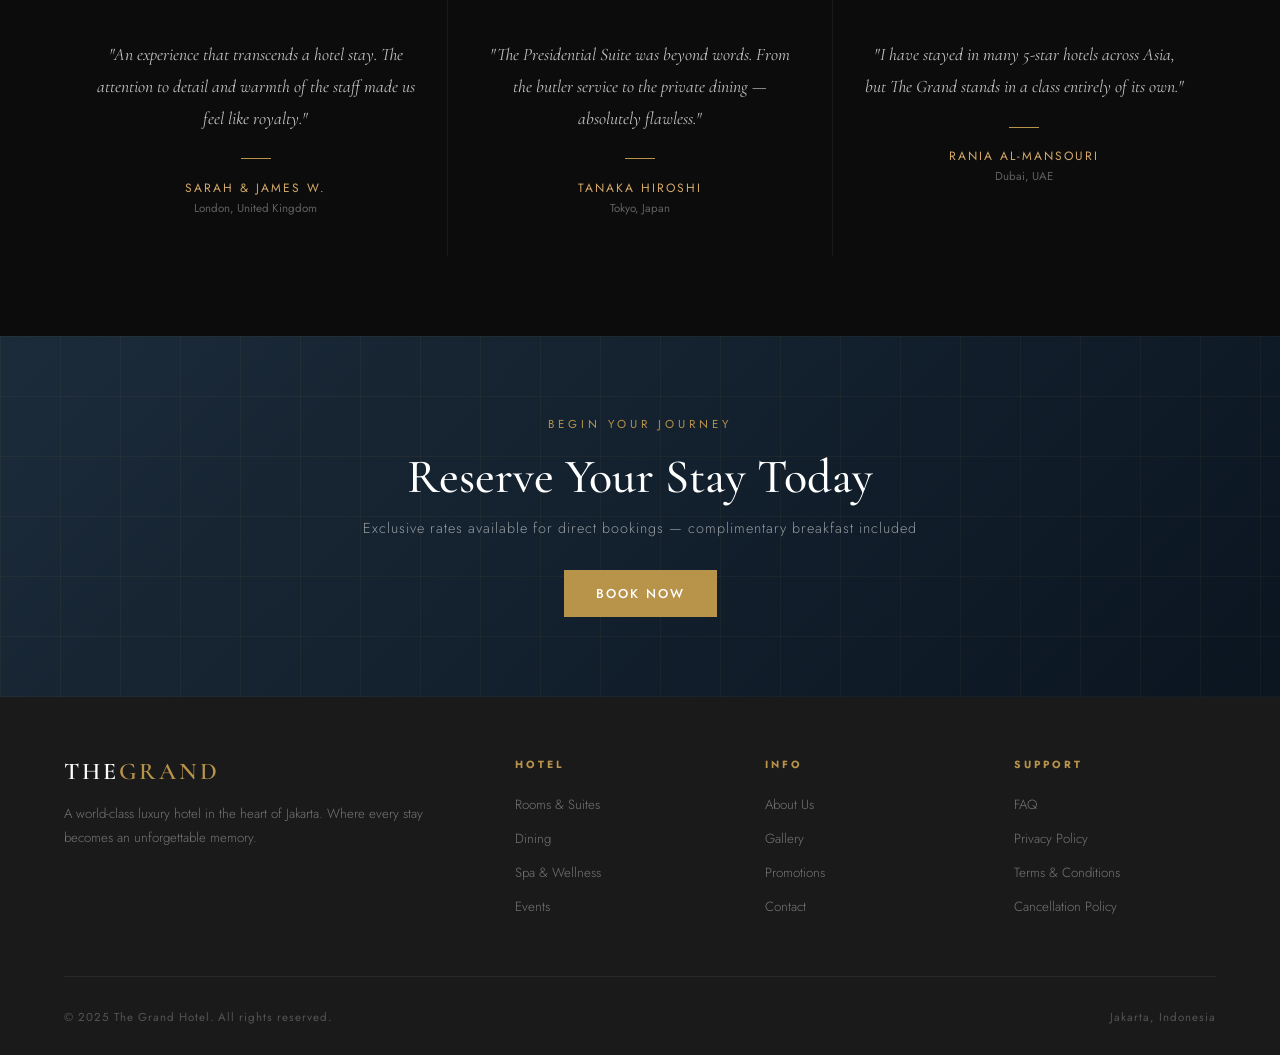
==== commit 9d5d8adf: "L21 - NOT FINISHED, MOVE TO LAPTOP" ====
--- a/index.html
+++ b/index.html
@@ -135,7 +135,13 @@
 
         <div class="room-card">
           <div class="room-img">
-            <img alt="deluxe city view" src="assets/Deluxe.jpeg" width="100%" />
+            <div class="room-img-inner" id="room-bg">
+              <img
+                alt="deluxe city view"
+                src="assets/Deluxe.jpeg"
+                width="100%"
+              />
+            </div>
           </div>
 
           <div class="room-body">
--- a/style.css
+++ b/style.css
@@ -54,6 +54,7 @@
   min-width: 100%;
 }
 
+
 .hero-overlay {
   position: absolute;
   inset: 0;
@@ -300,21 +301,22 @@
   font-weight: 300;
 }
 
-/* Filter Button CSS Start */
+/* filter btn css */
 .room-filter-btns {
   display: flex;
-  gap: 8px;
+  gap: 0.5rem;
 }
 
 .filter-btn {
-  padding: 6px 16px;
+  padding: 0.4rem 1rem;
   border: 1px solid var(--gold);
   background: transparent;
   color: var(--gold);
-  font-size: 13px;
+  font-family: inherit;
+  font-size: 0.8rem;
   letter-spacing: 1px;
   cursor: pointer;
-  /* transition: background 0.3s, color 0.3s; */
+  transition: background 0.3s, color 0.3s;
 }
 
 .filter-btn:hover,
@@ -323,7 +325,7 @@
   color: white;
 }
 
-/* Filter Button CSS End */
+/* filter btn css end */
 
 /* ROOMS */
 .rooms-section {
@@ -373,7 +375,7 @@
   grid-template-columns: 1fr 1fr;
   max-width: 1500px;
   max-height: 750px;
-  margin: 0 auto;
+  margin: 0 auto
 }
 
 .room-img {
@@ -386,6 +388,38 @@
   justify-content: center;
   position: relative;
   object-fit: contain;
+}
+
+
+.room-img-inner {
+  min-width: 100%;
+  display: flex;
+  align-items: center;
+  justify-content: center;
+  position: relative;
+  min-height: 200px;
+}
+
+.room-img-inner .room-pattern {
+  position: absolute;
+  inset: 0;
+  opacity: 0.12;
+  background-image: radial-gradient(circle at 2px 2px,
+      white 1px,
+      transparent 0);
+  background-size: 20px 20px;
+}
+
+.room-badge {
+  position: absolute;
+  top: 14px;
+  left: 14px;
+  background: var(--gold);
+  color: #fff;
+  font-size: 0.65rem;
+  letter-spacing: 2px;
+  text-transform: uppercase;
+  padding: 5px 12px;
 }
 
 .room-body {
@@ -525,6 +559,8 @@
   display: block;
   /* transition: transform 0.5s ease; */
 }
+
+
 
 .experience-label {
   position: absolute;
@@ -801,6 +837,7 @@
   height: 100%;
   border: none;
   display: block;
+
 }
 
 .about-split {
@@ -1164,6 +1201,7 @@
 /* =============== Responsive ================== */
 
 @media (max-width: 900px) {
+
   #nature-view {
     grid-column: span 2;
   }
@@ -1230,6 +1268,8 @@
   box-sizing: border-box;
 }
 
+
+
 .nav-links {
   list-style-type: none;
   display: flex;
@@ -1237,6 +1277,8 @@
   justify-content: flex-start;
   width: 60%;
 }
+
+
 
 .nav-links a {
   text-decoration: none;
@@ -1244,6 +1286,8 @@
   font-size: 13px;
   font-weight: 500;
 }
+
+
 
 .nav-links a:hover,
 .nav-links a.active {
@@ -1355,6 +1399,7 @@
 
 /* LEFT COLUMN */
 
+
 .section-label-gold {
   font-size: 0.68rem;
   letter-spacing: 3px;
@@ -1395,11 +1440,9 @@
   position: absolute;
   inset: 0;
   opacity: 0.12;
-  background-image: radial-gradient(
-    circle at 2px 2px,
-    white 1px,
-    transparent 0
-  );
+  background-image: radial-gradient(circle at 2px 2px,
+      white 1px,
+      transparent 0);
   background-size: 20px 20px;
 }
 
@@ -1890,7 +1933,7 @@
   background: var(--navy);
 }
 
-.detail-hero > img {
+.detail-hero>img {
   position: absolute;
   inset: 0;
   width: 100%;
@@ -2004,7 +2047,7 @@
   line-height: 1.08;
 }
 
-.detail-info > p:last-of-type {
+.detail-info>p:last-of-type {
   max-width: 690px;
   margin-top: 1.5rem;
   color: var(--muted);
@@ -2127,7 +2170,7 @@
   margin-bottom: 3rem;
 }
 
-.detail-section-heading > p {
+.detail-section-heading>p {
   max-width: 280px;
   padding-bottom: 0.5rem;
   color: var(--muted);
@@ -2263,7 +2306,7 @@
     display: block;
   }
 
-  .detail-section-heading > p {
+  .detail-section-heading>p {
     margin-top: 1rem;
   }
 
@@ -2283,7 +2326,7 @@
 }
 
 @media (prefers-reduced-motion: reduce) {
-  .detail-hero > img {
+  .detail-hero>img {
     animation: none;
   }
-}
+}
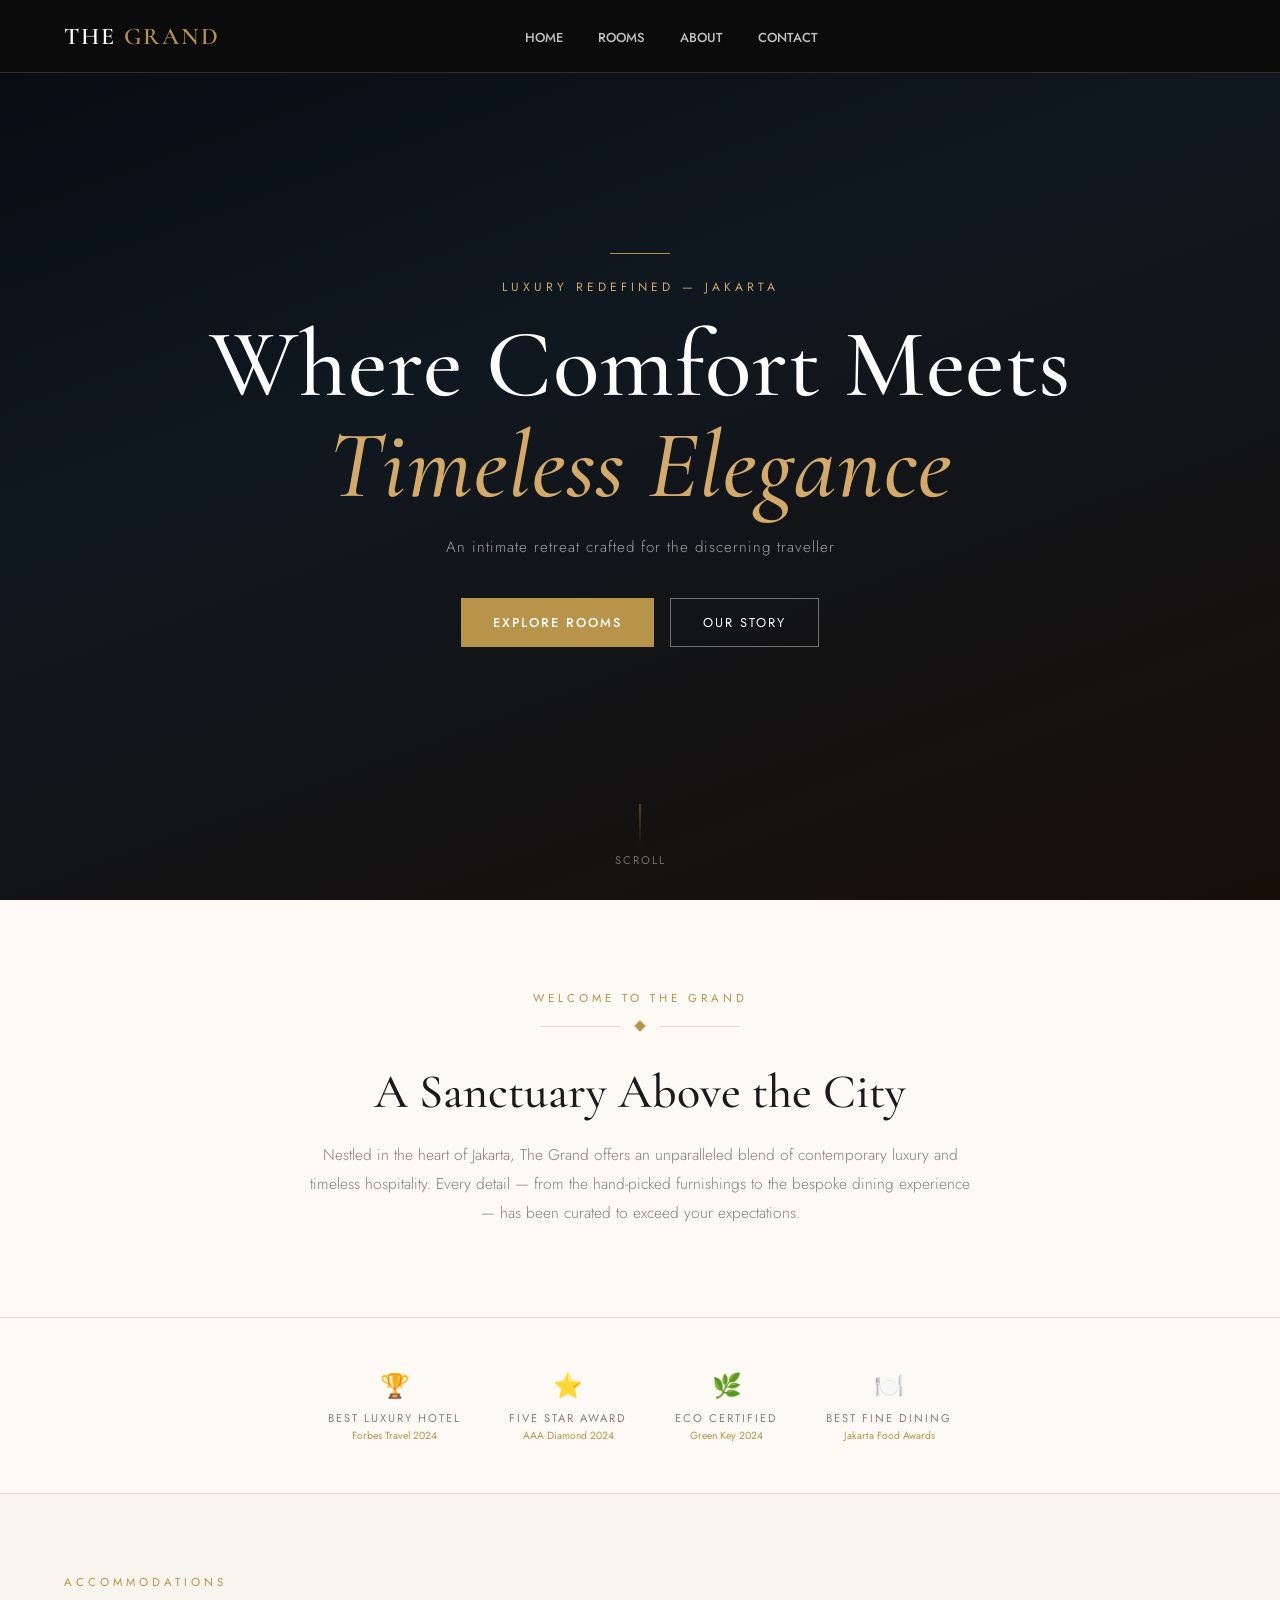
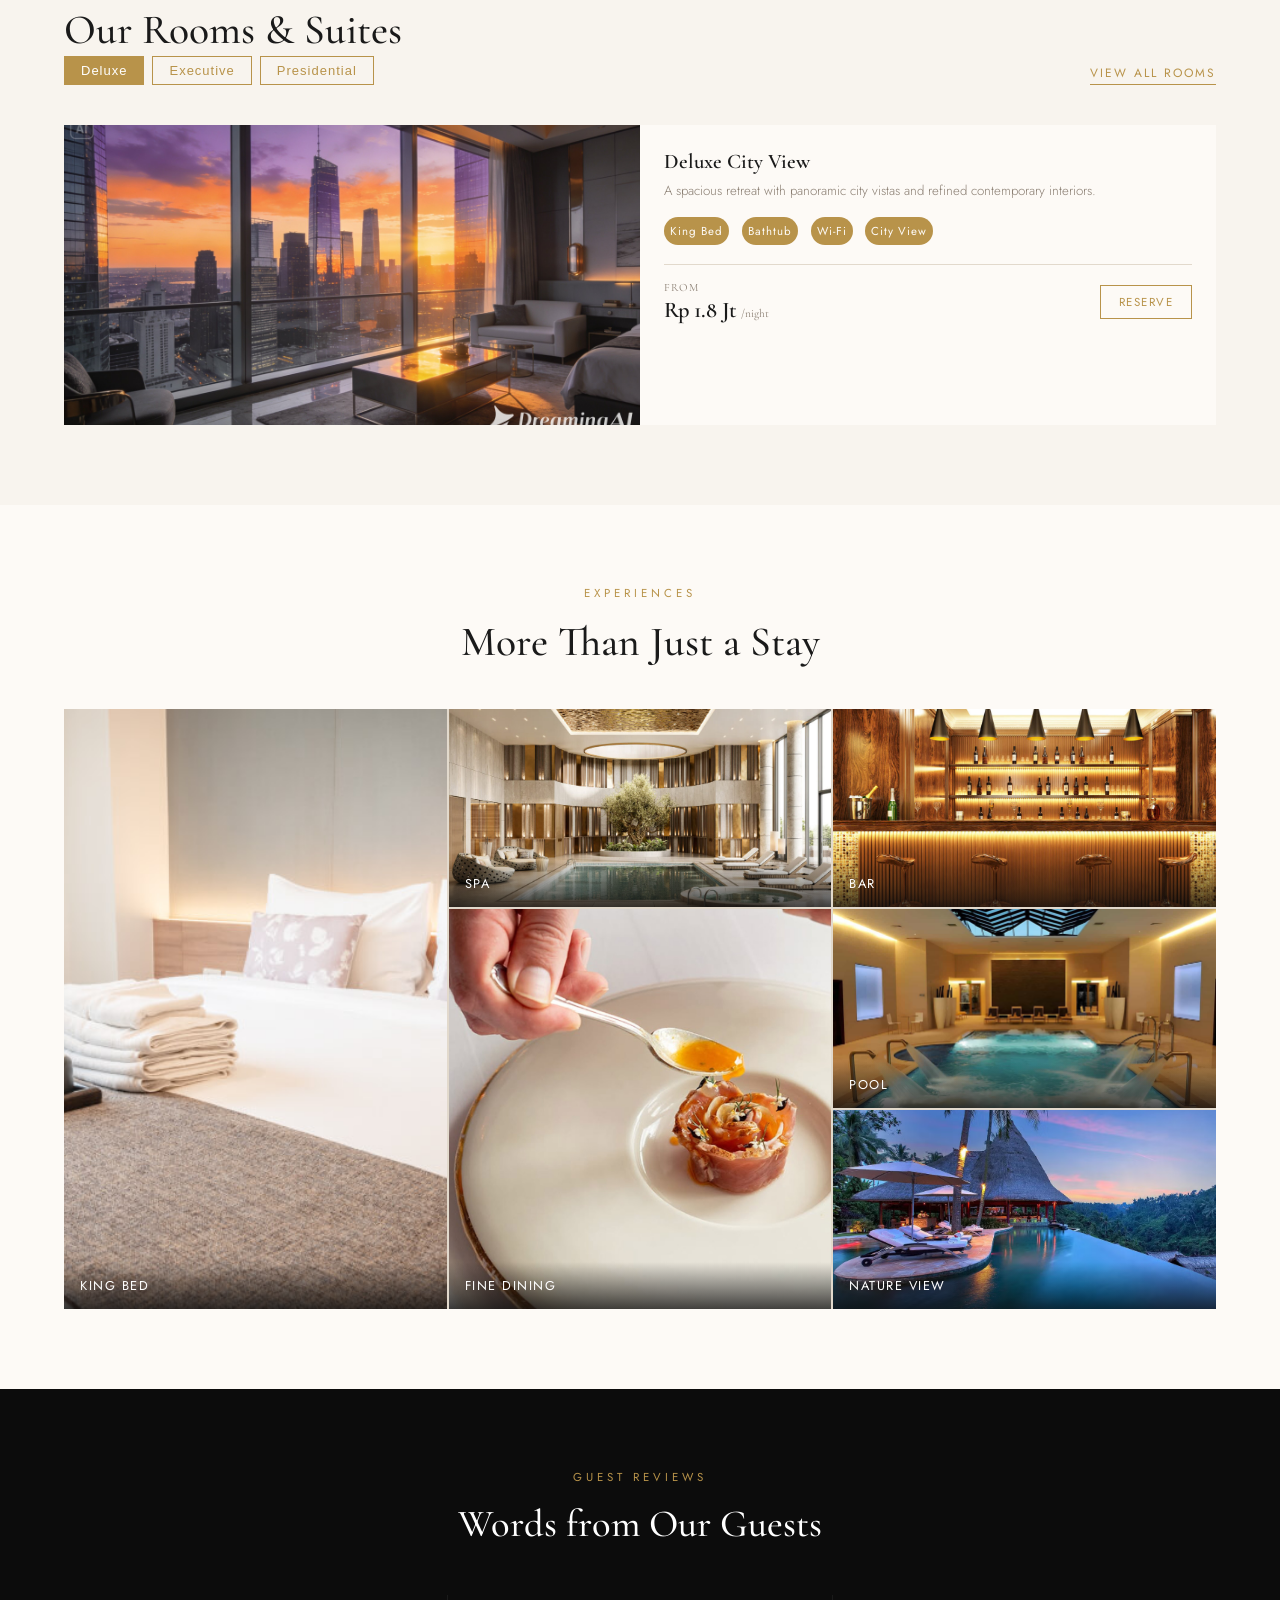
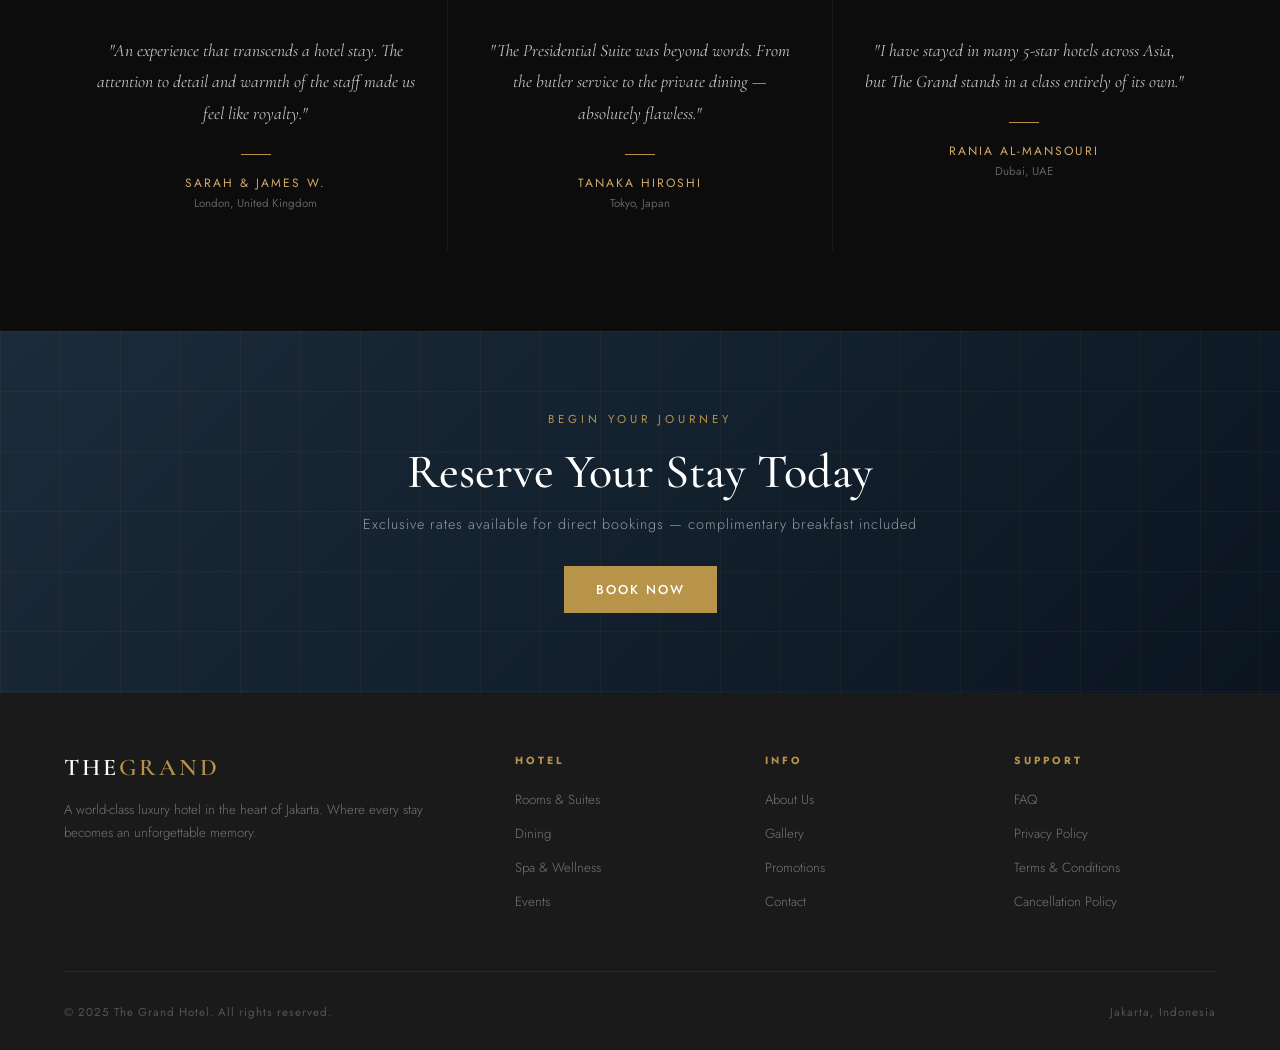
==== commit 48bb7316: "L21 FINISHED" ====
--- a/index.html
+++ b/index.html
@@ -27,7 +27,7 @@
     </nav>
 
     <!-- ===== HOME ===== -->
-    <div class="page active" id="page-home">
+    <div class="page active" id="home-page">
       <section class="hero">
         <div class="hero-bg">
           <video
@@ -135,13 +135,12 @@
 
         <div class="room-card">
           <div class="room-img">
-            <div class="room-img-inner" id="room-bg">
-              <img
-                alt="deluxe city view"
-                src="assets/Deluxe.jpeg"
-                width="100%"
-              />
-            </div>
+            <img
+              alt="deluxe city view"
+              src="assets/Deluxe.jpeg"
+              width="100%"
+              id="room-photo"
+            />
           </div>
 
           <div class="room-body">
--- a/style.css
+++ b/style.css
@@ -54,7 +54,6 @@
   min-width: 100%;
 }
 
-
 .hero-overlay {
   position: absolute;
   inset: 0;
@@ -301,22 +300,21 @@
   font-weight: 300;
 }
 
-/* filter btn css */
+/* Filter Button CSS Start */
 .room-filter-btns {
   display: flex;
-  gap: 0.5rem;
+  gap: 8px;
 }
 
 .filter-btn {
-  padding: 0.4rem 1rem;
+  padding: 6px 16px;
   border: 1px solid var(--gold);
   background: transparent;
   color: var(--gold);
-  font-family: inherit;
-  font-size: 0.8rem;
+  font-size: 13px;
   letter-spacing: 1px;
   cursor: pointer;
-  transition: background 0.3s, color 0.3s;
+  /* transition: background 0.3s, color 0.3s; */
 }
 
 .filter-btn:hover,
@@ -325,7 +323,7 @@
   color: white;
 }
 
-/* filter btn css end */
+/* Filter Button CSS End */
 
 /* ROOMS */
 .rooms-section {
@@ -375,7 +373,7 @@
   grid-template-columns: 1fr 1fr;
   max-width: 1500px;
   max-height: 750px;
-  margin: 0 auto
+  margin: 0 auto;
 }
 
 .room-img {
@@ -388,38 +386,6 @@
   justify-content: center;
   position: relative;
   object-fit: contain;
-}
-
-
-.room-img-inner {
-  min-width: 100%;
-  display: flex;
-  align-items: center;
-  justify-content: center;
-  position: relative;
-  min-height: 200px;
-}
-
-.room-img-inner .room-pattern {
-  position: absolute;
-  inset: 0;
-  opacity: 0.12;
-  background-image: radial-gradient(circle at 2px 2px,
-      white 1px,
-      transparent 0);
-  background-size: 20px 20px;
-}
-
-.room-badge {
-  position: absolute;
-  top: 14px;
-  left: 14px;
-  background: var(--gold);
-  color: #fff;
-  font-size: 0.65rem;
-  letter-spacing: 2px;
-  text-transform: uppercase;
-  padding: 5px 12px;
 }
 
 .room-body {
@@ -559,8 +525,6 @@
   display: block;
   /* transition: transform 0.5s ease; */
 }
-
-
 
 .experience-label {
   position: absolute;
@@ -837,7 +801,6 @@
   height: 100%;
   border: none;
   display: block;
-
 }
 
 .about-split {
@@ -1201,7 +1164,6 @@
 /* =============== Responsive ================== */
 
 @media (max-width: 900px) {
-
   #nature-view {
     grid-column: span 2;
   }
@@ -1268,8 +1230,6 @@
   box-sizing: border-box;
 }
 
-
-
 .nav-links {
   list-style-type: none;
   display: flex;
@@ -1277,8 +1237,6 @@
   justify-content: flex-start;
   width: 60%;
 }
-
-
 
 .nav-links a {
   text-decoration: none;
@@ -1286,8 +1244,6 @@
   font-size: 13px;
   font-weight: 500;
 }
-
-
 
 .nav-links a:hover,
 .nav-links a.active {
@@ -1399,7 +1355,6 @@
 
 /* LEFT COLUMN */
 
-
 .section-label-gold {
   font-size: 0.68rem;
   letter-spacing: 3px;
@@ -1440,9 +1395,11 @@
   position: absolute;
   inset: 0;
   opacity: 0.12;
-  background-image: radial-gradient(circle at 2px 2px,
-      white 1px,
-      transparent 0);
+  background-image: radial-gradient(
+    circle at 2px 2px,
+    white 1px,
+    transparent 0
+  );
   background-size: 20px 20px;
 }
 
@@ -1933,7 +1890,7 @@
   background: var(--navy);
 }
 
-.detail-hero>img {
+.detail-hero > img {
   position: absolute;
   inset: 0;
   width: 100%;
@@ -2047,7 +2004,7 @@
   line-height: 1.08;
 }
 
-.detail-info>p:last-of-type {
+.detail-info > p:last-of-type {
   max-width: 690px;
   margin-top: 1.5rem;
   color: var(--muted);
@@ -2170,7 +2127,7 @@
   margin-bottom: 3rem;
 }
 
-.detail-section-heading>p {
+.detail-section-heading > p {
   max-width: 280px;
   padding-bottom: 0.5rem;
   color: var(--muted);
@@ -2306,7 +2263,7 @@
     display: block;
   }
 
-  .detail-section-heading>p {
+  .detail-section-heading > p {
     margin-top: 1rem;
   }
 
@@ -2326,7 +2283,7 @@
 }
 
 @media (prefers-reduced-motion: reduce) {
-  .detail-hero>img {
+  .detail-hero > img {
     animation: none;
   }
-}+}
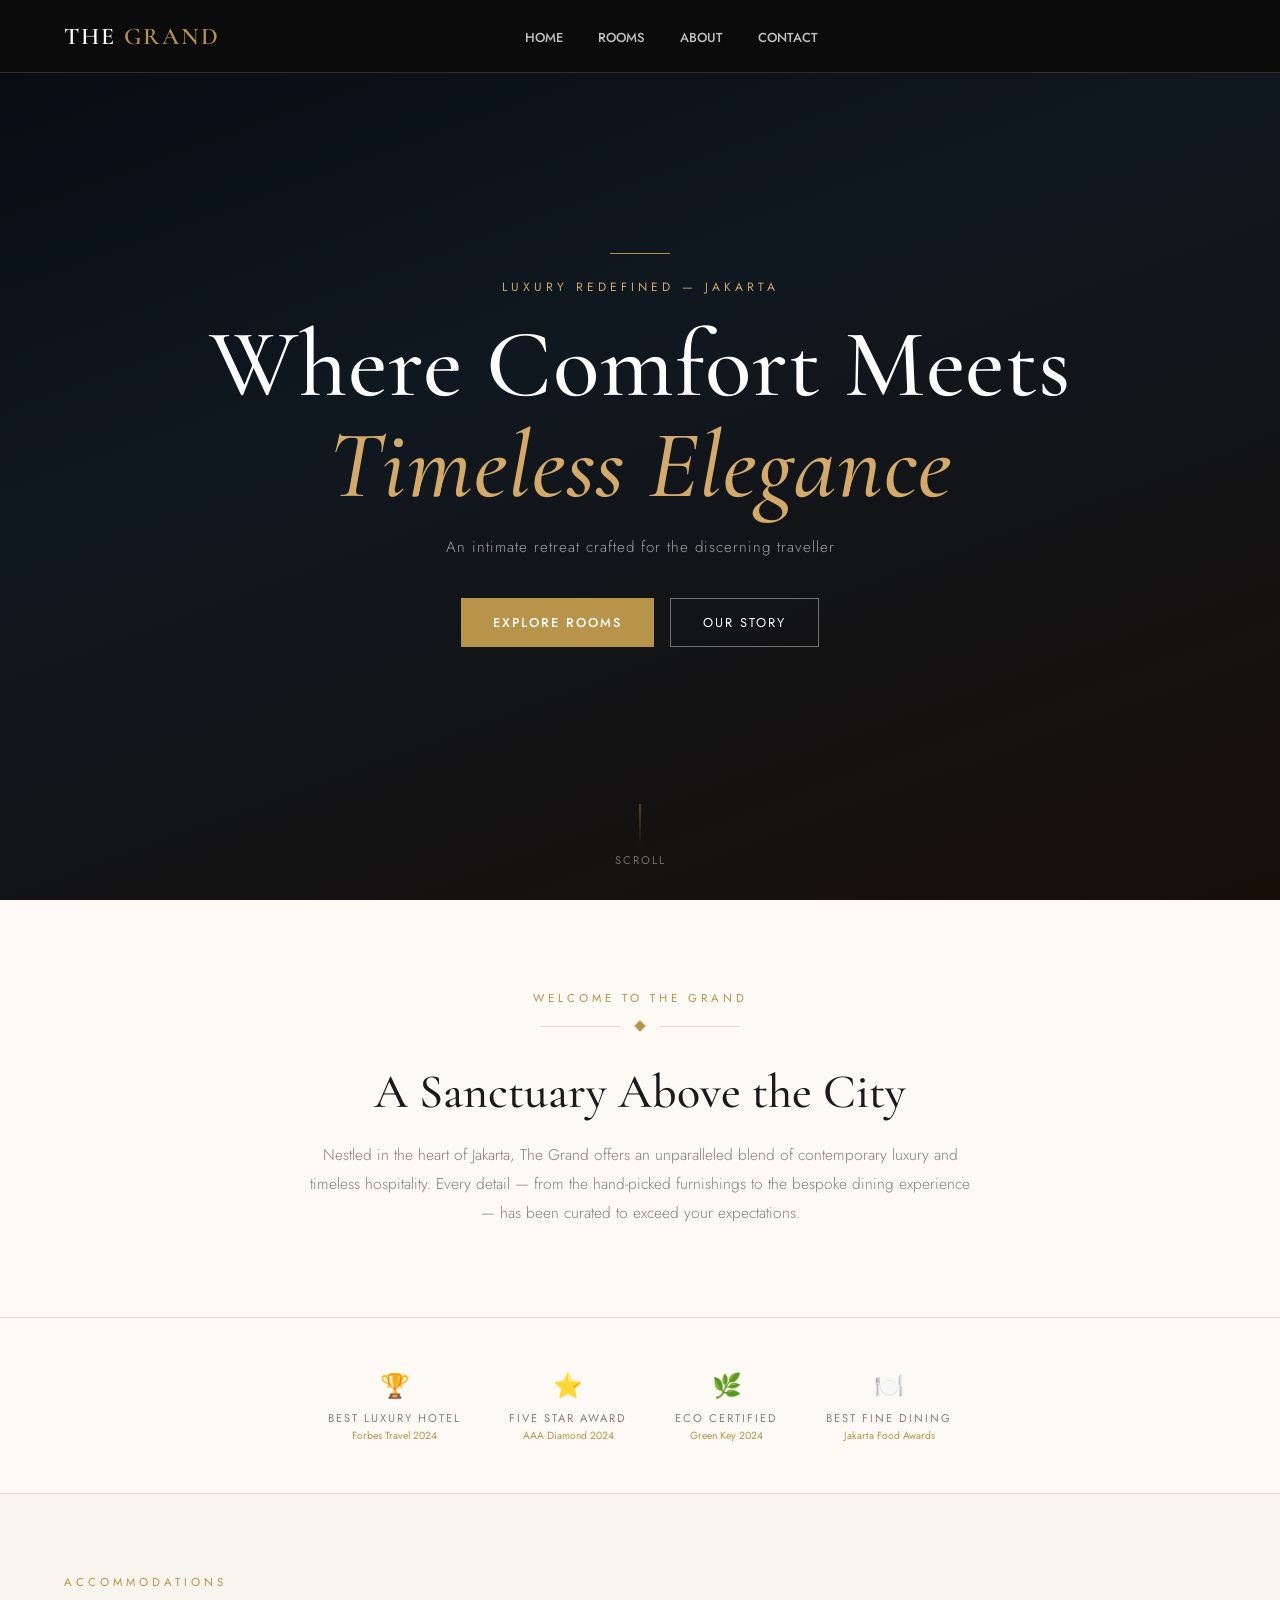
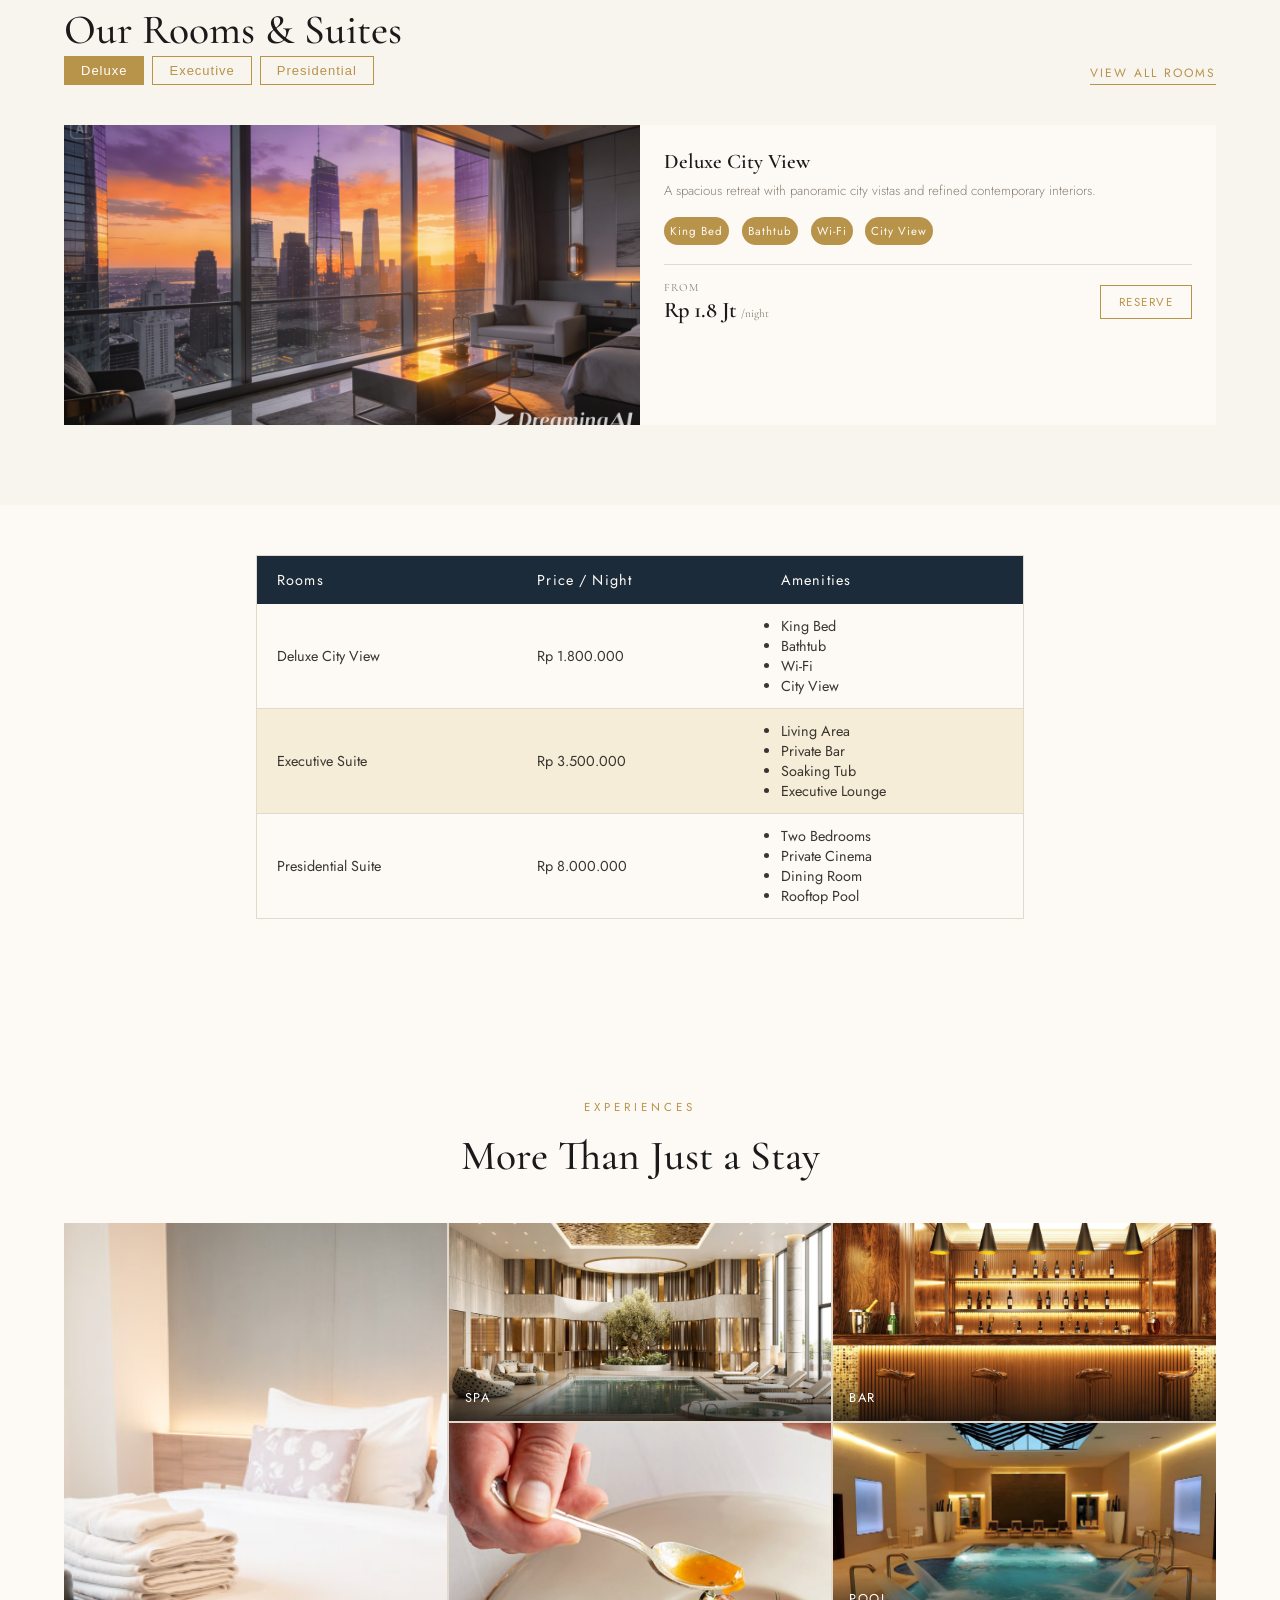
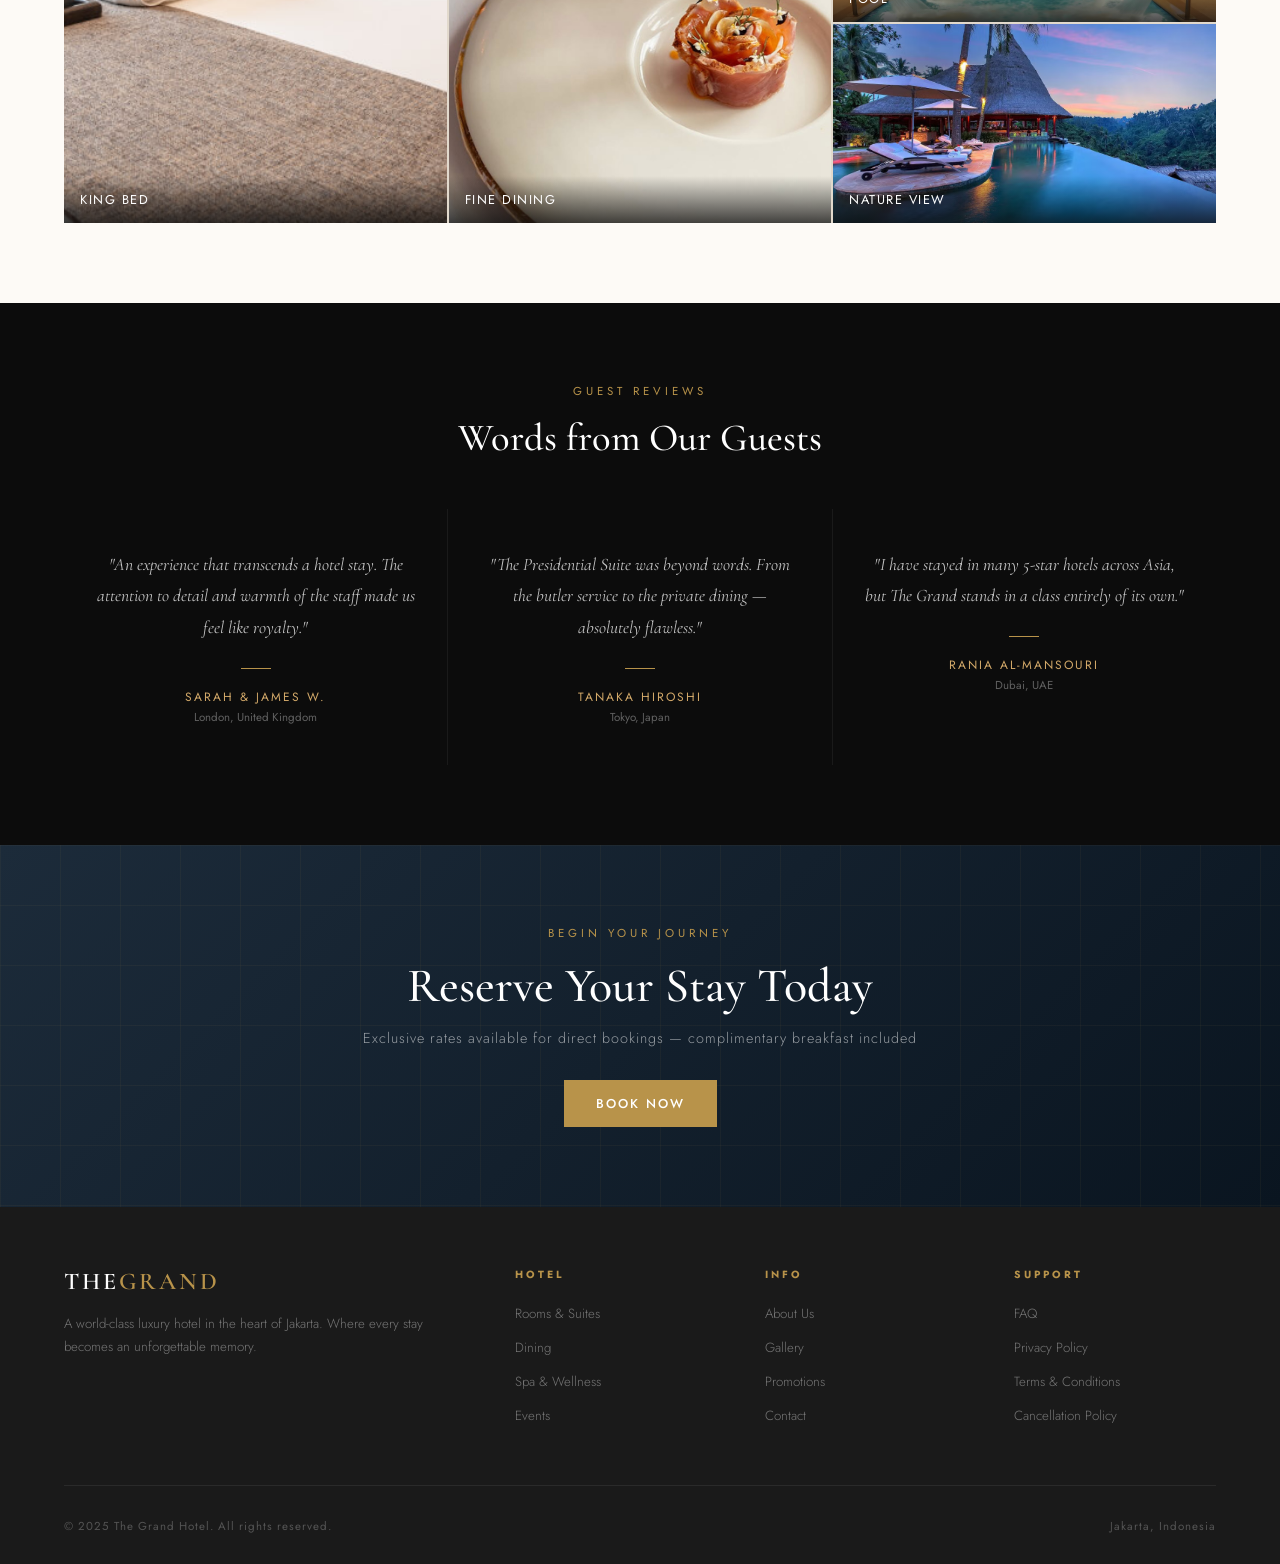
==== commit 3256a745: "L22 Finished - New Way table using object as data" ====
--- a/index.html
+++ b/index.html
@@ -172,6 +172,11 @@
         </div>
       </section>
 
+      <table class="room-table">
+        <thead id="tableHead"></thead>
+        <tbody id="tableBody"></tbody>
+      </table>
+
       <!-- =============== Experience Section ================== -->
       <section class="experience">
         <div class="exp-header">
--- a/style.css
+++ b/style.css
@@ -477,6 +477,45 @@
   color: #fff;
 }
 
+/* ============== Start of Table New Way ================= */
+.room-table {
+  width: 60%;
+  margin: 50px auto;
+  margin-bottom: 100px;
+  border-collapse: collapse;
+  font-size: 0.9rem;
+  background-color: var(--white);
+  border: 1px solid var(--border);
+}
+
+.room-table th {
+  background-color: var(--navy);
+  color: var(--white);
+  padding: 14px 20px;
+  font-weight: normal;
+  text-align: left;
+  letter-spacing: 0.08em;
+}
+
+.room-table td {
+  padding: 12px 20px;
+  text-align: left;
+  border-bottom: 1px solid var(--border);
+  color: var(--text);
+}
+
+.room-table thead th:first-child,
+.room-table tbody td:first-child {
+  text-align: left;
+  color: var(white);
+}
+
+.room-table tr:nth-child(even) {
+  background-color: var(--gold-light);
+}
+
+/* ============== End of Table New Way ================= */
+/* Add Code Above */
 /* EXPERIENCE */
 .experience {
   padding: 80px 5%;
